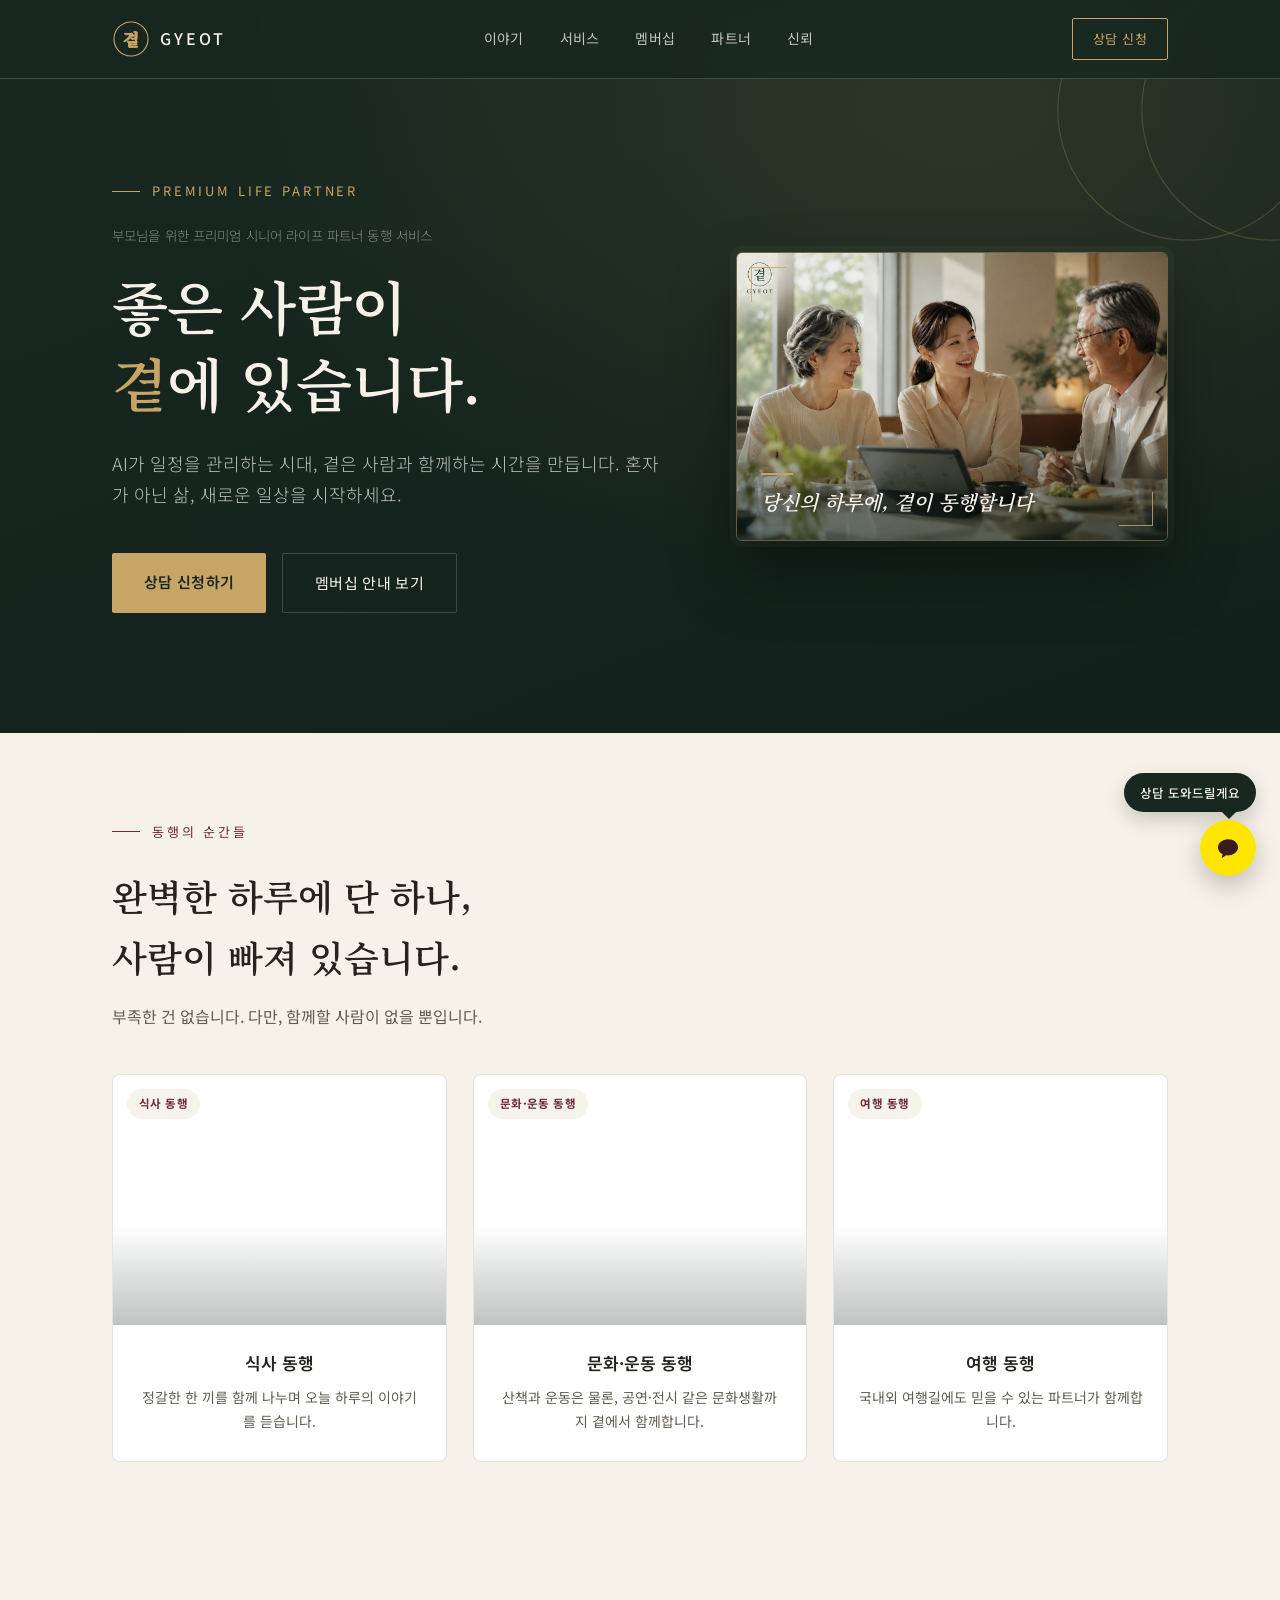
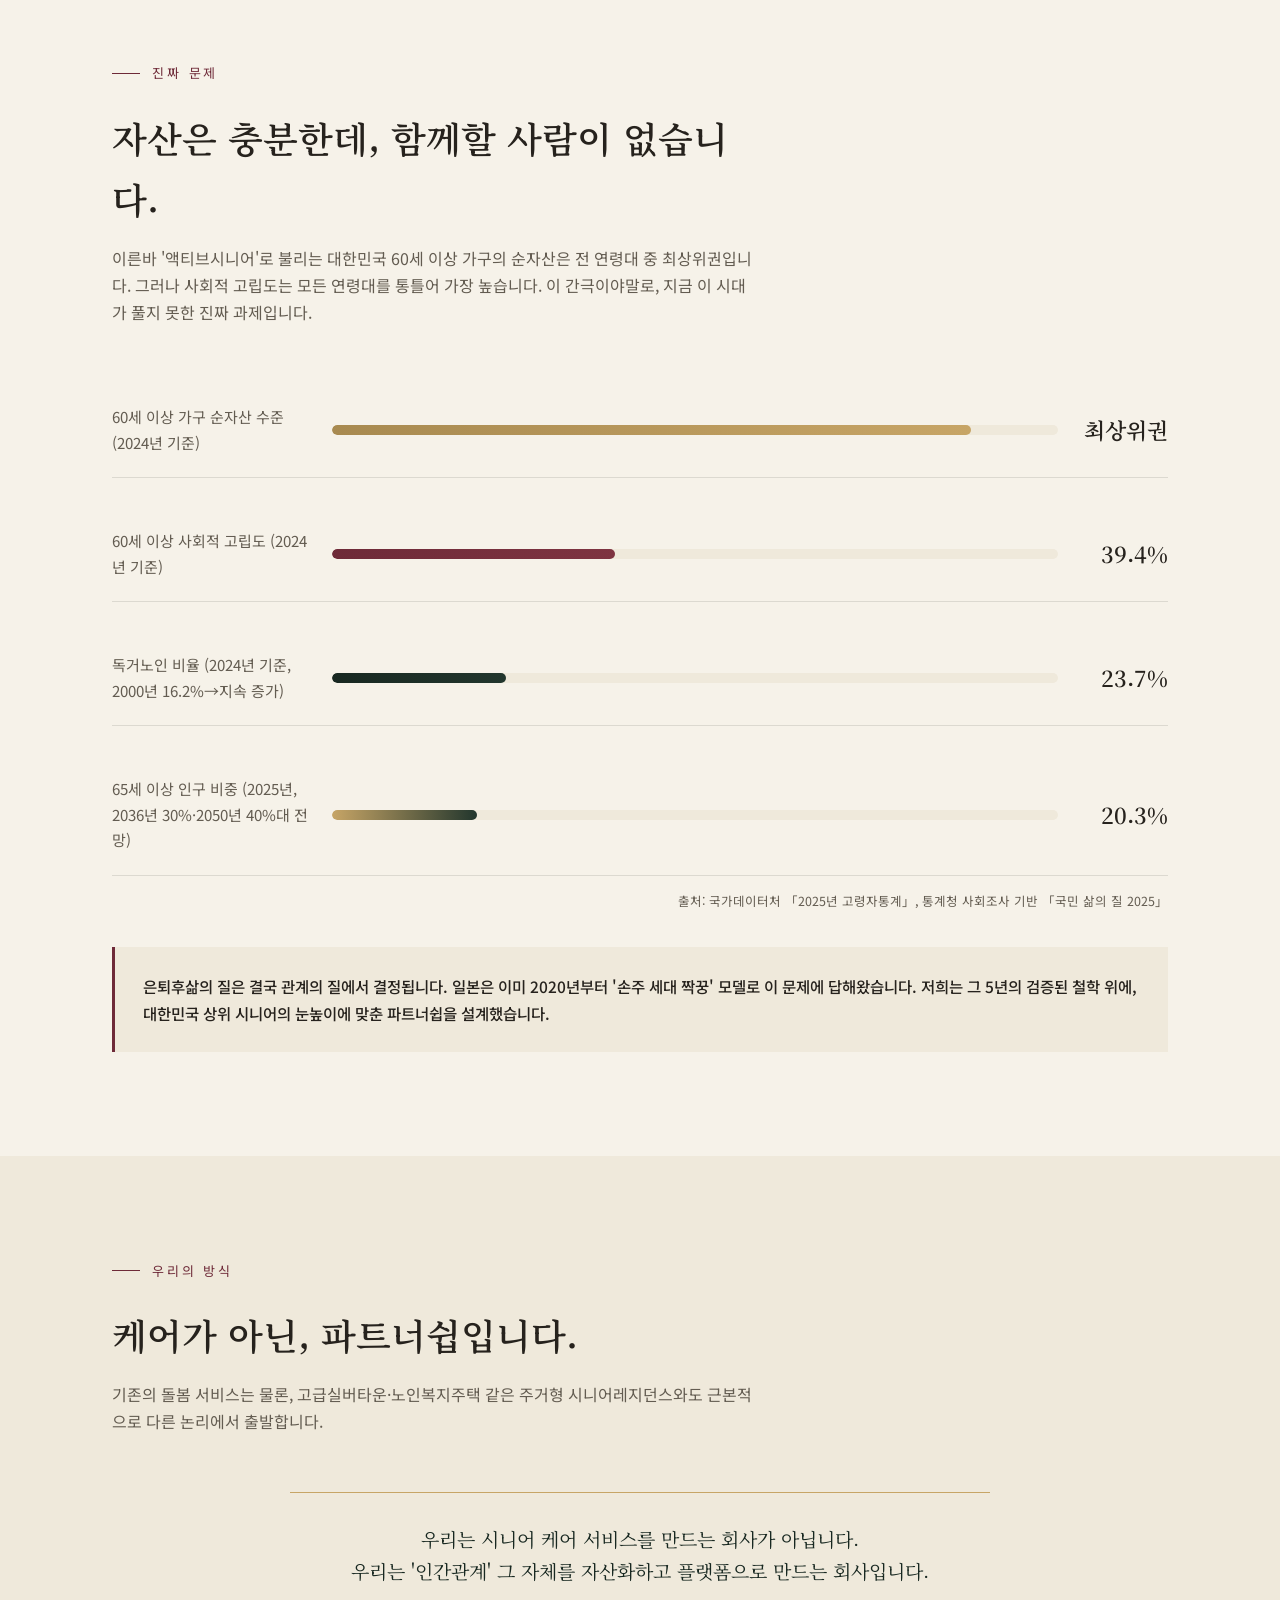
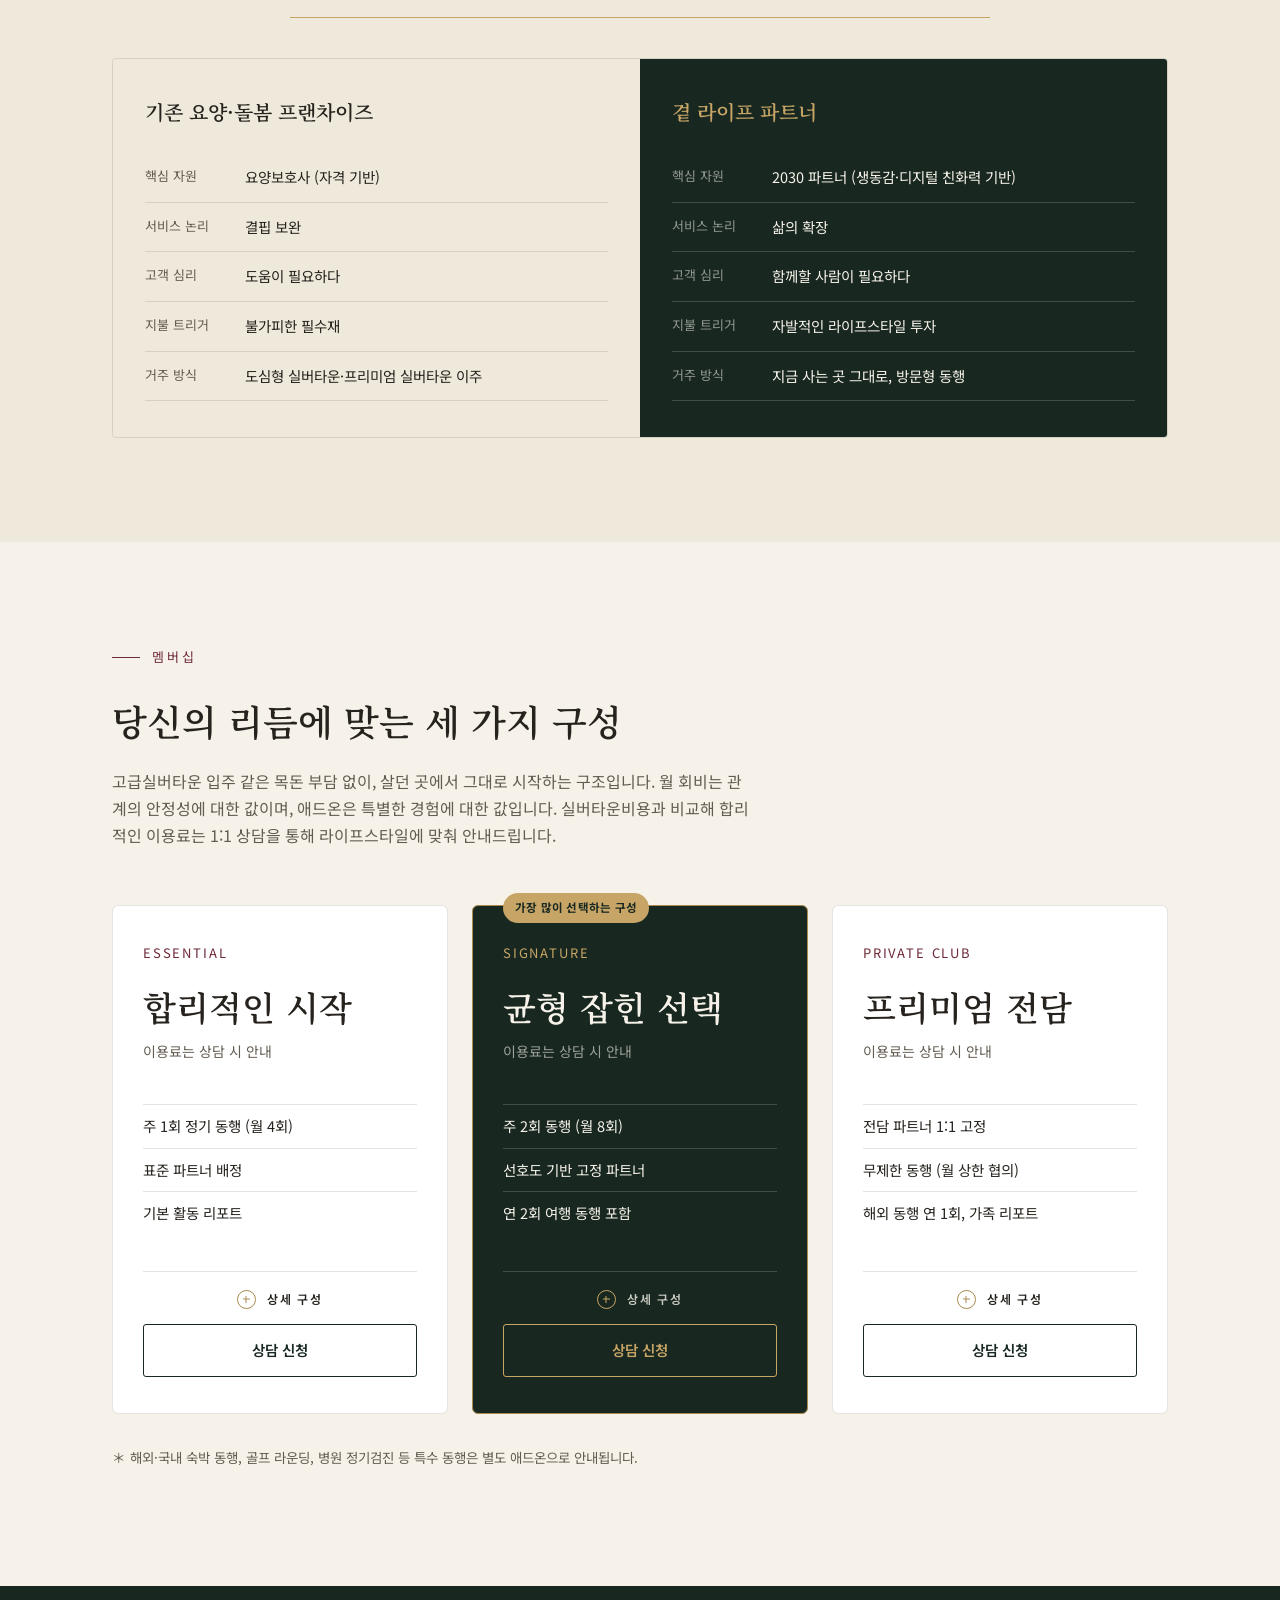
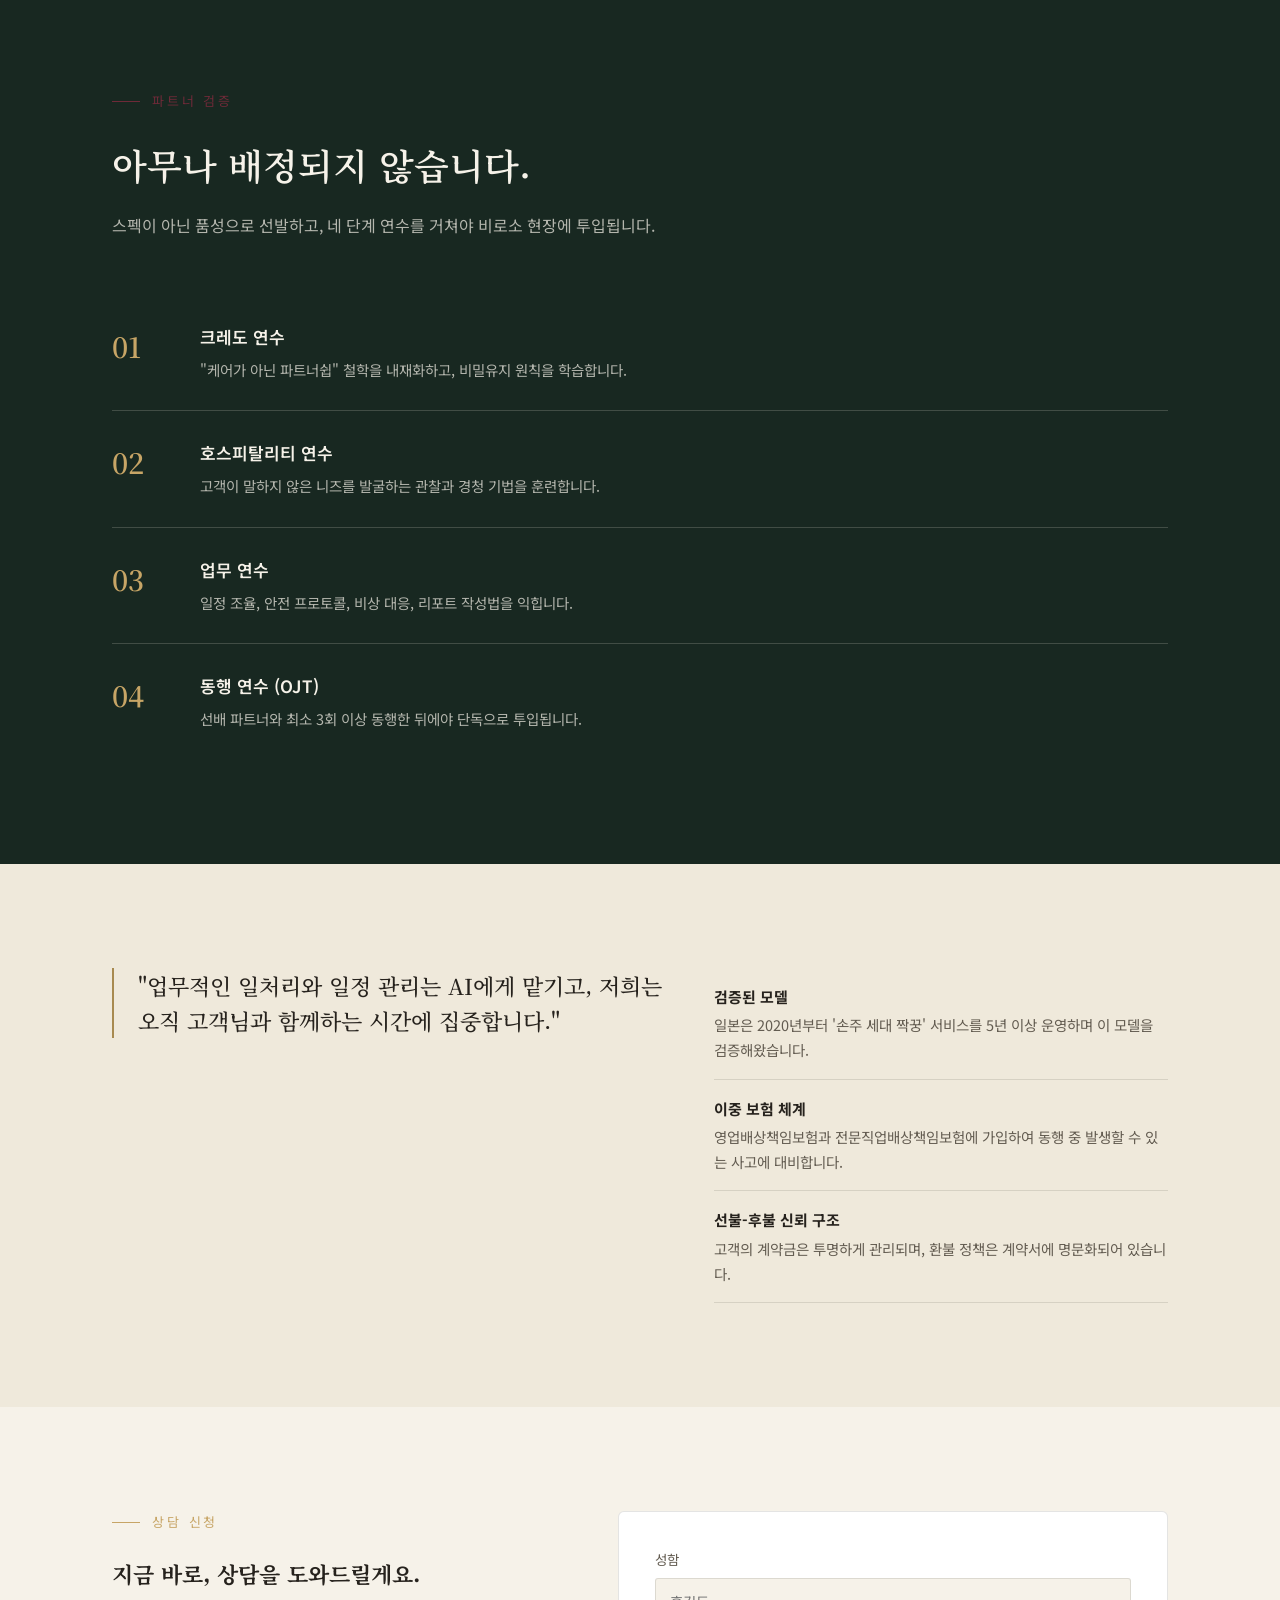
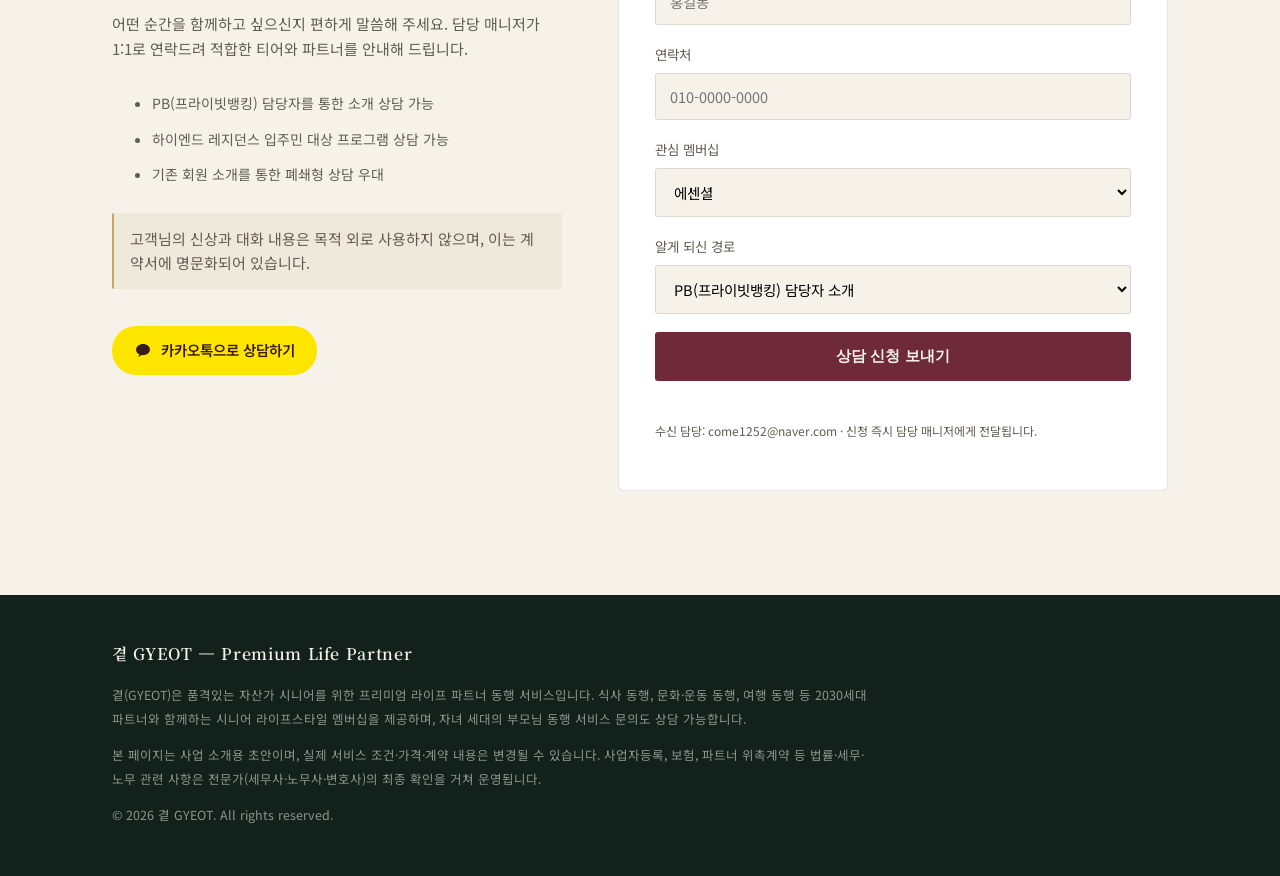
==== index.html @ ae86a993 "SEO 본문 키워드 보강: 액티브시니어·실버타운 계열 실유입 키워드를 본문 문맥에 자연스럽게 반영 Co-Authored-By: Claude Sonnet 5 <noreply@anth" ====
<!DOCTYPE html>
<html lang="ko">
<head>
<meta charset="UTF-8">
<meta name="viewport" content="width=device-width, initial-scale=1.0">
<title>곁 GYEOT | 품격있는 자산가 시니어를 위한 프리미엄 라이프 파트너 동행 서비스</title>
<meta name="description" content="곁(GYEOT)은 자산과 시간은 충분하지만 함께할 사람이 없는 품격있는 자산가 시니어를 위한 프리미엄 라이프 파트너 멤버십입니다. 부모님 동행 서비스로도 상담 가능하며, 식사 동행·문화·운동 동행·여행 동행까지 2030세대 파트너가 시니어의 삶의 질을 높여드립니다.">
<meta name="keywords" content="시니어 라이프 파트너, 시니어 동행 서비스, 부모님 동행 서비스, 액티브시니어, 고급실버타운, 프리미엄 실버타운, 실버타운비용, 도심형실버타운, 노인복지주택, 시니어레지던스, 자산가 시니어, 상위 시니어 서비스, 부모님 외로움 해소, 은퇴후삶, 곁 GYEOT">

<meta name="theme-color" content="#182821">
<link rel="icon" href="favicon.svg" type="image/svg+xml">
<link rel="canonical" href="https://winnersyun.github.io/">

<!-- 구글 서치 콘솔 소유 확인 코드 (Search Console에서 발급받은 값으로 교체) -->
<meta name="google-site-verification" content="hd6xPk0o1b1uVHRp_wEPYw2aBQ_Tg3n7gDd6WXeqqhU">
<meta name="google-site-verification" content="R03F8mWsS5QVvwJovxdrcDCQamRVydKCYW9FlM5_BTQ">
<!-- 네이버 서치어드바이저 소유 확인 코드 (네이버에서 발급받은 값으로 교체) -->
<meta name="naver-site-verification" content="1ef8a195d69f2d5d4176485e59b6c8ae91f205eb">
<meta name="naver-site-verification" content="f90962af526f15ece316d5c9e610520f54307bd1">

<meta property="og:type" content="website">
<meta property="og:locale" content="ko_KR">
<meta property="og:title" content="곁 GYEOT | 품격있는 자산가 시니어를 위한 프리미엄 라이프 파트너 동행 서비스">
<meta property="og:description" content="자산과 시간은 충분하지만 함께할 사람이 없는 품격있는 자산가 시니어를 위한 프리미엄 동행 멤버십. 부모님 동행 서비스 상담도 가능합니다. 좋은 사람이 곁에 있습니다.">
<meta property="og:image" content="https://winnersyun.github.io/images/hero-dining.jpg">
<meta property="og:url" content="https://winnersyun.github.io/">
<meta name="twitter:card" content="summary_large_image">

<script type="application/ld+json">
{
  "@context": "https://schema.org",
  "@type": "Service",
  "serviceType": "시니어 라이프 파트너 동행 서비스",
  "name": "곁 GYEOT",
  "description": "품격있는 자산가 시니어를 위한 프리미엄 라이프 파트너 멤버십. 부모님 동행 서비스, 식사 동행, 문화·운동 동행, 여행 동행 등 세대 파트너쉽 서비스를 제공합니다.",
  "provider": {
    "@type": "Organization",
    "name": "곁 GYEOT",
    "url": "https://winnersyun.github.io/"
  },
  "areaServed": { "@type": "Country", "name": "대한민국" },
  "audience": { "@type": "PeopleAudience", "suggestedMinAge": 60 },
  "offers": [
    { "@type": "Offer", "name": "Essential" },
    { "@type": "Offer", "name": "Signature" },
    { "@type": "Offer", "name": "Private Club" }
  ]
}
</script>

<link rel="preconnect" href="https://fonts.googleapis.com">
<link rel="preconnect" href="https://fonts.gstatic.com" crossorigin>
<link href="https://fonts.googleapis.com/css2?family=Noto+Serif+KR:wght@400;500;600;700&family=Noto+Sans+KR:wght@300;400;500;600;700&display=swap" rel="stylesheet">
<link rel="stylesheet" href="css/style.css">
</head>
<body>

<header>
  <div class="nav">
    <div class="brand">
      <span class="mark">
        <svg width="38" height="38" viewBox="0 0 38 38">
          <circle cx="19" cy="19" r="17" fill="none" stroke="#C7A566" stroke-width="1.1"/>
          <text x="19" y="26" text-anchor="middle" font-family="'Noto Serif KR',serif" font-weight="700" font-size="17" fill="#C7A566">곁</text>
        </svg>
      </span>
      <span style="font-size:16px; letter-spacing:0.18em; font-weight:500; color:var(--ivory);">GYEOT</span>
    </div>
    <nav class="links">
      <a href="#insight">이야기</a>
      <a href="#service">서비스</a>
      <a href="#membership">멤버십</a>
      <a href="#partner">파트너</a>
      <a href="#trust">신뢰</a>
    </nav>
    <div class="nav-actions">
      <a class="nav-cta" href="#contact">상담 신청</a>
      <button class="nav-toggle" aria-label="메뉴 열기/닫기" aria-expanded="false">
        <span></span><span></span><span></span>
      </button>
    </div>
  </div>
  <div class="mobile-panel">
    <a href="#insight">이야기</a>
    <a href="#service">서비스</a>
    <a href="#membership">멤버십</a>
    <a href="#partner">파트너</a>
    <a href="#trust">신뢰</a>
    <a class="mobile-cta" href="#contact">상담 신청</a>
  </div>
</header>

<section class="hero">
  <div class="wrap">
    <div class="hero-grid">
      <div>
        <div class="eyebrow">PREMIUM LIFE PARTNER</div>
        <p class="eyebrow-kr">부모님을 위한 프리미엄 시니어 라이프 파트너 동행 서비스</p>
        <h1>좋은 사람이<br><em>곁</em>에 있습니다.</h1>
        <p class="lead">AI가 일정을 관리하는 시대, 곁은 사람과 함께하는 시간을 만듭니다. 혼자가 아닌 삶, 새로운 일상을 시작하세요.</p>
        <div class="cta-row">
          <a class="btn-gold" href="#contact">상담 신청하기</a>
          <a class="btn-ghost" href="#membership">멤버십 안내 보기</a>
        </div>
      </div>
      <div class="hero-visual">
        <div class="hero-visual-frame">
          <img src="images/hero-dining.jpg" alt="시니어 부부와 라이프 파트너가 태블릿을 사이에 두고 함께 저녁 식사를 하며 대화하는 모습">
          <div class="hero-visual-corner"></div>
          <div class="hero-visual-caption">당신의 하루에, 곁이 동행합니다</div>
        </div>
      </div>
    </div>
  </div>
</section>

<section class="moments">
  <div class="wrap">
    <div class="section-head reveal" style="margin:0 0 44px;">
      <div class="eyebrow">동행의 순간들</div>
      <h2>완벽한 하루에 단 하나,<br>사람이 빠져 있습니다.</h2>
      <p>부족한 건 없습니다. 다만, 함께할 사람이 없을 뿐입니다.</p>
    </div>
    <div class="moment-grid reveal">
      <div class="moment-card">
        <div class="moment-photo has-slides">
          <span class="moment-tag">식사 동행</span>
          <img class="slide" src="images/moment-dining.png" alt="시니어 고객과 파트너가 레스토랑에서 마주 앉아 식사하며 대화하는 모습">
          <img class="slide" src="images/hero-dining.jpg" alt="시니어 부부와 라이프 파트너가 함께 저녁 식사를 하며 대화하는 모습">
        </div>
        <div class="moment-body">
          <h4>식사 동행</h4>
          <p>정갈한 한 끼를 함께 나누며 오늘 하루의 이야기를 듣습니다.</p>
        </div>
      </div>
      <div class="moment-card">
        <div class="moment-photo has-slides">
          <span class="moment-tag">문화·운동 동행</span>
          <img class="slide" src="images/moment-walk.jpg" alt="시니어 고객과 파트너가 호숫가를 따라 함께 산책하는 모습">
          <img class="slide" src="images/moment-walk2.jpg" alt="시니어 고객과 파트너가 나란히 앉아 클래식 공연을 관람하는 모습">
        </div>
        <div class="moment-body">
          <h4>문화·운동 동행</h4>
          <p>산책과 운동은 물론, 공연·전시 같은 문화생활까지 곁에서 함께합니다.</p>
        </div>
      </div>
      <div class="moment-card">
        <div class="moment-photo has-slides">
          <span class="moment-tag">여행 동행</span>
          <img class="slide" src="images/moment-travel.jpg" alt="시니어 고객 부부와 파트너가 공항에서 여행을 준비하는 모습">
          <img class="slide" src="images/moment-travel2.jpg" alt="시니어 부부와 파트너가 고궁을 함께 산책하며 여행하는 모습">
        </div>
        <div class="moment-body">
          <h4>여행 동행</h4>
          <p>국내외 여행길에도 믿을 수 있는 파트너가 함께합니다.</p>
        </div>
      </div>
    </div>
  </div>
</section>

<section id="insight">
  <div class="wrap">
    <div class="section-head reveal">
      <div class="eyebrow">진짜 문제</div>
      <h2>자산은 충분한데, 함께할 사람이 없습니다.</h2>
      <p>이른바 '액티브시니어'로 불리는 대한민국 60세 이상 가구의 순자산은 전 연령대 중 최상위권입니다. 그러나 사회적 고립도는 모든 연령대를 통틀어 가장 높습니다. 이 간극이야말로, 지금 이 시대가 풀지 못한 진짜 과제입니다.</p>
    </div>
    <div class="gap-compare reveal">
      <div class="gap-row a">
        <div class="label">60세 이상 가구 순자산 수준 (2024년 기준)</div>
        <div class="bar-track"><div class="bar-fill"></div></div>
        <div class="num">최상위권</div>
      </div>
      <div class="gap-row b">
        <div class="label">60세 이상 사회적 고립도 (2024년 기준)</div>
        <div class="bar-track"><div class="bar-fill"></div></div>
        <div class="num">39.4%</div>
      </div>
      <div class="gap-row c">
        <div class="label">독거노인 비율 (2024년 기준, 2000년 16.2%→지속 증가)</div>
        <div class="bar-track"><div class="bar-fill"></div></div>
        <div class="num">23.7%</div>
      </div>
      <div class="gap-row d">
        <div class="label">65세 이상 인구 비중 (2025년, 2036년 30%·2050년 40%대 전망)</div>
        <div class="bar-track"><div class="bar-fill"></div></div>
        <div class="num">20.3%</div>
      </div>
    </div>
    <p class="stat-source">출처: 국가데이터처 「2025년 고령자통계」, 통계청 사회조사 기반 「국민 삶의 질 2025」</p>
    <div class="insight-note reveal">
      은퇴후삶의 질은 결국 관계의 질에서 결정됩니다. 일본은 이미 2020년부터 '손주 세대 짝꿍' 모델로 이 문제에 답해왔습니다. 저희는 그 5년의 검증된 철학 위에, 대한민국 상위 시니어의 눈높이에 맞춘 파트너쉽을 설계했습니다.
    </div>
  </div>
</section>

<section id="service" style="background:var(--ivory-deep);">
  <div class="wrap">
    <div class="section-head reveal">
      <div class="eyebrow">우리의 방식</div>
      <h2>케어가 아닌, 파트너쉽입니다.</h2>
      <p>기존의 돌봄 서비스는 물론, 고급실버타운·노인복지주택 같은 주거형 시니어레지던스와도 근본적으로 다른 논리에서 출발합니다.</p>
    </div>
    <blockquote class="brand-philosophy reveal">
      우리는 시니어 케어 서비스를 만드는 회사가 아닙니다.<br>우리는 '인간관계' 그 자체를 자산화하고 플랫폼으로 만드는 회사입니다.
    </blockquote>
    <div class="compare-grid reveal">
      <div class="compare-col old">
        <h3>기존 요양·돌봄 프랜차이즈</h3>
        <div class="compare-item"><span class="k">핵심 자원</span><span>요양보호사 (자격 기반)</span></div>
        <div class="compare-item"><span class="k">서비스 논리</span><span>결핍 보완</span></div>
        <div class="compare-item"><span class="k">고객 심리</span><span>도움이 필요하다</span></div>
        <div class="compare-item"><span class="k">지불 트리거</span><span>불가피한 필수재</span></div>
        <div class="compare-item"><span class="k">거주 방식</span><span>도심형 실버타운·프리미엄 실버타운 이주</span></div>
      </div>
      <div class="compare-col new">
        <h3>곁 라이프 파트너</h3>
        <div class="compare-item"><span class="k">핵심 자원</span><span>2030 파트너 (생동감·디지털 친화력 기반)</span></div>
        <div class="compare-item"><span class="k">서비스 논리</span><span>삶의 확장</span></div>
        <div class="compare-item"><span class="k">고객 심리</span><span>함께할 사람이 필요하다</span></div>
        <div class="compare-item"><span class="k">지불 트리거</span><span>자발적인 라이프스타일 투자</span></div>
        <div class="compare-item"><span class="k">거주 방식</span><span>지금 사는 곳 그대로, 방문형 동행</span></div>
      </div>
    </div>
  </div>
</section>

<section id="membership">
  <div class="wrap">
    <div class="section-head reveal">
      <div class="eyebrow">멤버십</div>
      <h2>당신의 리듬에 맞는 세 가지 구성</h2>
      <p>고급실버타운 입주 같은 목돈 부담 없이, 살던 곳에서 그대로 시작하는 구조입니다. 월 회비는 관계의 안정성에 대한 값이며, 애드온은 특별한 경험에 대한 값입니다. 실버타운비용과 비교해 합리적인 이용료는 1:1 상담을 통해 라이프스타일에 맞춰 안내드립니다.</p>
    </div>
    <div class="tier-grid reveal">
      <div class="tier-card">
        <div class="tier-name">Essential</div>
        <div class="tier-price">합리적인 시작</div>
        <div class="tier-note">이용료는 상담 시 안내</div>
        <ul class="tier-list">
          <li>주 1회 정기 동행 (월 4회)</li>
          <li>표준 파트너 배정</li>
          <li>기본 활동 리포트</li>
        </ul>
        <details class="tier-details">
          <summary class="tier-toggle">
            <span class="tier-toggle-icon"></span>
            <span class="tier-toggle-label">
              <span class="label-closed">상세 구성</span>
              <span class="label-open">접기</span>
            </span>
          </summary>
          <div class="tier-detail">
            <p class="tier-detail-recommend">이런 분께 추천드려요 — 처음 시작하시는 분, 가볍게 안부를 확인하고 싶으신 자녀분들께</p>
            <ul class="benefit-list">
              <li><span class="emoji">📅</span> 주 1회, 월 4회 정기 동행 (회당 약 2시간)</li>
              <li><span class="emoji">🧑‍🤝‍🧑</span> 표준 파트너 배정 (성향 데이터 기반 매칭)</li>
              <li><span class="emoji">📋</span> 월 1회 기본 활동 리포트 (텍스트+사진)</li>
              <li><span class="emoji">🛡️</span> 배상책임보험 적용, 위치 체크인</li>
            </ul>
          </div>
        </details>
        <a class="tier-btn" href="#contact">상담 신청</a>
      </div>
      <div class="tier-card featured">
        <div class="tier-name">Signature</div>
        <div class="tier-price">균형 잡힌 선택</div>
        <div class="tier-note">이용료는 상담 시 안내</div>
        <ul class="tier-list">
          <li>주 2회 동행 (월 8회)</li>
          <li>선호도 기반 고정 파트너</li>
          <li>연 2회 여행 동행 포함</li>
        </ul>
        <details class="tier-details">
          <summary class="tier-toggle">
            <span class="tier-toggle-icon"></span>
            <span class="tier-toggle-label">
              <span class="label-closed">상세 구성</span>
              <span class="label-open">접기</span>
            </span>
          </summary>
          <div class="tier-detail">
            <p class="tier-detail-recommend">이런 분께 추천드려요 — 매주 안부가 궁금하신 자녀분들, 관계의 연속성을 원하시는 분께</p>
            <ul class="benefit-list">
              <li><span class="emoji">📅</span> 주 2회, 월 8회 동행</li>
              <li><span class="emoji">🧑‍🤝‍🧑</span> 선호도 기반 고정 파트너 배정</li>
              <li><span class="emoji">📋</span> 매 세션 AI 자동 요약 + 월간 리포트</li>
              <li><span class="emoji">👨‍👩‍👧</span> 자녀용 리포트 옵션 (추가 안내)</li>
              <li><span class="emoji">🛡️</span> 이중 보험 + 응급 우선 대응</li>
              <li><span class="emoji">✈️</span> 연 2회 여행 동행 포함</li>
            </ul>
          </div>
        </details>
        <a class="tier-btn" href="#contact">상담 신청</a>
      </div>
      <div class="tier-card">
        <div class="tier-name">Private Club</div>
        <div class="tier-price">프리미엄 전담</div>
        <div class="tier-note">이용료는 상담 시 안내</div>
        <ul class="tier-list">
          <li>전담 파트너 1:1 고정</li>
          <li>무제한 동행 (월 상한 협의)</li>
          <li>해외 동행 연 1회, 가족 리포트</li>
        </ul>
        <details class="tier-details">
          <summary class="tier-toggle">
            <span class="tier-toggle-icon"></span>
            <span class="tier-toggle-label">
              <span class="label-closed">상세 구성</span>
              <span class="label-open">접기</span>
            </span>
          </summary>
          <div class="tier-detail">
            <p class="tier-detail-recommend">이런 분께 추천드려요 — 부모님께 최고 수준의 전담 케어를 선사하고 싶으신 자녀분들께</p>
            <ul class="benefit-list">
              <li><span class="emoji">📅</span> 무제한 동행, 전담 파트너 1:1 고정</li>
              <li><span class="emoji">🧑‍🤝‍🧑</span> 실버~골드 등급 전담 배정</li>
              <li><span class="emoji">📋</span> 매 세션 상세 리포트 자동 발송 + 이상징후 AI 감지</li>
              <li><span class="emoji">🛡️</span> 전 항목 + 매니저 즉시 개입</li>
              <li><span class="emoji">🌍</span> 해외 동행 연 1회</li>
              <li><span class="emoji">👨‍👩‍👧</span> 자녀 전용 상담 창구 별도 배정</li>
            </ul>
          </div>
        </details>
        <a class="tier-btn" href="#contact">상담 신청</a>
      </div>
    </div>
    <p class="addon-note">＊ 해외·국내 숙박 동행, 골프 라운딩, 병원 정기검진 등 특수 동행은 별도 애드온으로 안내됩니다.</p>
  </div>
</section>

<section id="partner" class="dark-bg">
  <div class="wrap">
    <div class="section-head reveal">
      <div class="eyebrow">파트너 검증</div>
      <h2>아무나 배정되지 않습니다.</h2>
      <p>스펙이 아닌 품성으로 선발하고, 네 단계 연수를 거쳐야 비로소 현장에 투입됩니다.</p>
    </div>
    <div class="steps reveal">
      <div class="step">
        <div class="step-num">01</div>
        <div><h4>크레도 연수</h4><p>"케어가 아닌 파트너쉽" 철학을 내재화하고, 비밀유지 원칙을 학습합니다.</p></div>
      </div>
      <div class="step">
        <div class="step-num">02</div>
        <div><h4>호스피탈리티 연수</h4><p>고객이 말하지 않은 니즈를 발굴하는 관찰과 경청 기법을 훈련합니다.</p></div>
      </div>
      <div class="step">
        <div class="step-num">03</div>
        <div><h4>업무 연수</h4><p>일정 조율, 안전 프로토콜, 비상 대응, 리포트 작성법을 익힙니다.</p></div>
      </div>
      <div class="step">
        <div class="step-num">04</div>
        <div><h4>동행 연수 (OJT)</h4><p>선배 파트너와 최소 3회 이상 동행한 뒤에야 단독으로 투입됩니다.</p></div>
      </div>
    </div>
  </div>
</section>

<section id="trust" style="background:var(--ivory-deep);">
  <div class="wrap">
    <div class="trust-grid">
      <div class="quote-block reveal">
        "업무적인 일처리와 일정 관리는 AI에게 맡기고, 저희는 오직 고객님과 함께하는 시간에 집중합니다."
      </div>
      <ul class="trust-list reveal">
        <li><b>검증된 모델</b>일본은 2020년부터 '손주 세대 짝꿍' 서비스를 5년 이상 운영하며 이 모델을 검증해왔습니다.</li>
        <li><b>이중 보험 체계</b>영업배상책임보험과 전문직업배상책임보험에 가입하여 동행 중 발생할 수 있는 사고에 대비합니다.</li>
        <li><b>선불-후불 신뢰 구조</b>고객의 계약금은 투명하게 관리되며, 환불 정책은 계약서에 명문화되어 있습니다.</li>
      </ul>
    </div>
  </div>
</section>

<section id="contact">
  <div class="wrap">
    <div class="contact-shell">
      <div class="contact-side reveal">
        <div class="eyebrow">상담 신청</div>
        <h3>지금 바로, 상담을 도와드릴게요.</h3>
        <p>어떤 순간을 함께하고 싶으신지 편하게 말씀해 주세요. 담당 매니저가 1:1로 연락드려 적합한 티어와 파트너를 안내해 드립니다.</p>
        <ul class="channel-list">
          <li>PB(프라이빗뱅킹) 담당자를 통한 소개 상담 가능</li>
          <li>하이엔드 레지던스 입주민 대상 프로그램 상담 가능</li>
          <li>기존 회원 소개를 통한 폐쇄형 상담 우대</li>
        </ul>
        <p class="privacy-note">고객님의 신상과 대화 내용은 목적 외로 사용하지 않으며, 이는 계약서에 명문화되어 있습니다.</p>
        <a class="kakao-btn" href="https://open.kakao.com/o/glyflmFi" target="_blank" rel="noopener">
          <svg width="18" height="18" viewBox="0 0 24 24"><path d="M12 4C6.9 4 2.75 7.36 2.75 11.5c0 2.65 1.72 4.98 4.32 6.33-.19.71-.69 2.56-.79 2.96-.12.5.18.49.38.36.16-.1 2.51-1.71 3.53-2.4.59.08 1.2.13 1.81.13 5.1 0 9.25-3.36 9.25-7.5S17.1 4 12 4Z" fill="currentColor"/></svg>
          카카오톡으로 상담하기
        </a>
      </div>
      <div class="form-card reveal">
        <form id="contactForm">
          <div class="form-fields" id="formFields">
            <div class="field"><label>성함</label><input type="text" name="name" required placeholder="홍길동"></div>
            <div class="field"><label>연락처</label><input type="tel" name="phone" required placeholder="010-0000-0000"></div>
            <div class="field">
              <label>관심 멤버십</label>
              <select name="tier">
                <option>에센셜</option>
                <option>시그니처</option>
                <option>프라이빗 클럽</option>
                <option>상담 후 결정</option>
              </select>
            </div>
            <div class="field">
              <label>알게 되신 경로</label>
              <select name="channel">
                <option>PB(프라이빗뱅킹) 담당자 소개</option>
                <option>하이엔드 레지던스 안내</option>
                <option>자녀·가족 추천</option>
                <option>지인 소개</option>
                <option>기타</option>
              </select>
            </div>
            <input type="hidden" name="_subject" value="[곁 GYEOT] 새 상담 신청이 도착했습니다">
            <input type="hidden" name="_template" value="table">
            <input type="hidden" name="_captcha" value="false">
            <button class="submit-btn" type="submit" id="submitBtn">상담 신청 보내기</button>
            <p class="form-note" id="formStatus" role="status" aria-live="polite"></p>
            <p class="form-note" style="margin-top:10px; font-size:12px;">수신 담당: come1252@naver.com · 신청 즉시 담당 매니저에게 전달됩니다.</p>
          </div>
          <div class="form-success" id="formSuccess" hidden role="status" aria-live="polite">
            <div class="form-success-icon">
              <svg width="30" height="30" viewBox="0 0 24 24" fill="none"><circle cx="12" cy="12" r="11" stroke="currentColor" stroke-width="1.4"/><path d="M7 12.5l3 3 7-7" stroke="currentColor" stroke-width="1.6" stroke-linecap="round" stroke-linejoin="round"/></svg>
            </div>
            <h4>상담 신청이 정상적으로 전송되었습니다.</h4>
            <p>담당 매니저가 확인 후 곧 연락드리겠습니다.<br>영업일 기준 1일 이내 회신을 원칙으로 합니다.</p>
            <button type="button" class="form-success-reset" id="formResetBtn">새 상담 신청 작성하기</button>
          </div>
        </form>
      </div>
    </div>
  </div>
</section>

<footer>
  <div class="wrap">
    <div class="brand serif" style="font-size:16px;">곁 GYEOT — Premium Life Partner</div>
    <p class="disclaimer">곁(GYEOT)은 품격있는 자산가 시니어를 위한 프리미엄 라이프 파트너 동행 서비스입니다. 식사 동행, 문화·운동 동행, 여행 동행 등 2030세대 파트너와 함께하는 시니어 라이프스타일 멤버십을 제공하며, 자녀 세대의 부모님 동행 서비스 문의도 상담 가능합니다.</p>
    <p class="disclaimer">본 페이지는 사업 소개용 초안이며, 실제 서비스 조건·가격·계약 내용은 변경될 수 있습니다. 사업자등록, 보험, 파트너 위촉계약 등 법률·세무·노무 관련 사항은 전문가(세무사·노무사·변호사)의 최종 확인을 거쳐 운영됩니다.</p>
    <p>© 2026 곁 GYEOT. All rights reserved.</p>
  </div>
</footer>

<script src="js/main.js" defer></script>

<div class="kakao-tooltip">상담 도와드릴게요</div>
<a class="kakao-float" href="https://open.kakao.com/o/glyflmFi" target="_blank" rel="noopener" aria-label="카카오톡 상담">
  <svg width="26" height="26" viewBox="0 0 24 24"><path d="M12 4C6.9 4 2.75 7.36 2.75 11.5c0 2.65 1.72 4.98 4.32 6.33-.19.71-.69 2.56-.79 2.96-.12.5.18.49.38.36.16-.1 2.51-1.71 3.53-2.4.59.08 1.2.13 1.81.13 5.1 0 9.25-3.36 9.25-7.5S17.1 4 12 4Z" fill="#391B1B"/></svg>
</a>
</body>
</html>
---- css/style.css ----
:root{
    --ivory:#F6F2E9;
    --ivory-deep:#EFE9DB;
    --pine:#182821;
    --pine-soft:#22362D;
    --burgundy:#6E2A38;
    --burgundy-soft:#7E3441;
    --gold:#A88A50;
    --gold-bright:#C7A566;
    --ink:#26221D;
    --ink-soft:#635C51;
    --line:rgba(38,34,29,0.12);
    --line-on-dark:rgba(246,242,233,0.18);
  }
  *{box-sizing:border-box;}
  html{scroll-behavior:smooth;}
  body{
    margin:0;
    background:var(--ivory);
    color:var(--ink);
    font-family:'Noto Sans KR', sans-serif;
    font-weight:400;
    line-height:1.7;
    -webkit-font-smoothing:antialiased;
  }
  h1,h2,h3,.serif{ font-family:'Noto Serif KR', serif; }
  a{ color:inherit; }
  .wrap{ max-width:1120px; margin:0 auto; padding:0 32px; }
  @media (max-width:640px){ .wrap{ padding:0 20px; } }

  /* --- signature mark: interlocking companion circles --- */
  .mark{ display:inline-flex; align-items:center; gap:0; }
  .mark svg{ display:block; }

  /* --- nav --- */
  header{
    position:fixed; top:0; left:0; right:0; z-index:50;
    background:rgba(24,40,33,0.92);
    backdrop-filter:blur(6px);
    border-bottom:1px solid var(--line-on-dark);
  }
  .nav{
    display:flex; align-items:center; justify-content:space-between;
    padding:18px 32px; max-width:1120px; margin:0 auto;
  }
  .brand{
    display:flex; align-items:center; gap:10px;
    color:var(--ivory); letter-spacing:0.04em; font-size:19px; font-weight:600;
  }
  .brand .mark svg{ stroke:var(--gold-bright); }
  nav.links{ display:flex; gap:36px; font-size:14px; letter-spacing:0.02em; }
  nav.links a{ color:rgba(246,242,233,0.78); text-decoration:none; transition:color .2s; }
  nav.links a:hover{ color:var(--gold-bright); }
  .nav-cta{
    background:transparent; border:1px solid var(--gold-bright); color:var(--gold-bright);
    padding:9px 20px; font-size:13px; letter-spacing:0.03em; border-radius:2px;
    text-decoration:none; transition:all .25s; white-space:nowrap;
  }
  .nav-cta:hover{ background:var(--gold-bright); color:var(--pine); }
  .nav-actions{ display:flex; align-items:center; gap:14px; }
  .nav-toggle{
    display:none; background:none; border:none; cursor:pointer; padding:6px; width:34px; height:34px;
    position:relative; flex-shrink:0;
  }
  .nav-toggle span{
    display:block; width:20px; height:1.6px; background:var(--ivory); margin:5px auto 0;
    transition:transform .25s ease, opacity .25s ease;
  }
  .nav-toggle span:first-child{ margin-top:0; }
  .nav-toggle.active span:nth-child(1){ transform:translateY(6.6px) rotate(45deg); }
  .nav-toggle.active span:nth-child(2){ opacity:0; }
  .nav-toggle.active span:nth-child(3){ transform:translateY(-6.6px) rotate(-45deg); }
  .mobile-panel{ max-height:0; overflow:hidden; background:var(--pine-soft); transition:max-height .35s ease; }
  .mobile-panel a{
    display:block; padding:15px 24px; color:rgba(246,242,233,0.85); text-decoration:none; font-size:15px;
    border-top:1px solid var(--line-on-dark);
  }
  .mobile-panel a.mobile-cta{ color:var(--gold-bright); font-weight:600; }
  @media (min-width:801px){ .mobile-panel{ display:none; } }
  @media (max-width:800px){
    nav.links{ display:none; }
    .nav-toggle{ display:block; }
  }

  /* --- hero --- */
  .hero{
    background:
      radial-gradient(ellipse at 75% 15%, rgba(168,138,80,0.16), transparent 55%),
      linear-gradient(160deg, #182821 0%, #12211B 100%);
    color:var(--ivory);
    padding:180px 0 120px;
    position:relative;
    overflow:hidden;
  }
  .hero::after{
    content:"";
    position:absolute; right:-160px; top:-100px; width:420px; height:420px;
    background: url('data:image/svg+xml;utf8,<svg xmlns="http://www.w3.org/2000/svg" viewBox="0 0 200 200"><circle cx="80" cy="100" r="62" fill="none" stroke="%23C7A566" stroke-width="0.6" opacity="0.22"/><circle cx="120" cy="100" r="62" fill="none" stroke="%23C7A566" stroke-width="0.6" opacity="0.22"/></svg>') no-repeat center/contain;
    pointer-events:none;
  }
  .hero-grid{
    display:grid; grid-template-columns:1.15fr 0.85fr; gap:40px; align-items:center; position:relative; z-index:1;
  }
  @media (max-width:900px){ .hero-grid{ grid-template-columns:1fr; } .hero-visual{ order:-1; max-width:340px; margin:0 auto 20px; } }
  .hero-visual{ position:relative; }
  .hero-visual-frame{
    position:relative; border-radius:6px; overflow:hidden;
    border:1px solid rgba(199,165,102,0.45);
    box-shadow:0 32px 64px rgba(0,0,0,0.38), 0 0 0 6px rgba(246,242,233,0.03);
  }
  .hero-visual-frame img{ width:100%; display:block; filter:saturate(0.93) brightness(0.97); }
  .hero-visual-frame::after{
    content:""; position:absolute; inset:0; pointer-events:none;
    background:linear-gradient(180deg, rgba(24,40,33,0) 55%, rgba(18,33,27,0.62) 100%);
  }
  .hero-visual-frame::before{
    content:""; position:absolute; top:14px; left:14px; width:34px; height:34px;
    border-top:1.4px solid var(--gold-bright); border-left:1.4px solid var(--gold-bright);
    z-index:2; opacity:0.85;
  }
  .hero-visual-corner{
    position:absolute; bottom:14px; right:14px; width:34px; height:34px;
    border-bottom:1.4px solid var(--gold-bright); border-right:1.4px solid var(--gold-bright);
    z-index:2; opacity:0.85;
  }
  .hero-visual svg{ width:100%; height:auto; display:block; }
  .hero-visual-caption{
    position:absolute; left:24px; right:60px; bottom:24px; z-index:2;
    font-family:'Noto Serif KR',serif; font-style:italic; font-weight:600;
    font-size:clamp(16px, 2.1vw, 20px); line-height:1.45; color:var(--ivory);
    text-shadow:0 3px 16px rgba(0,0,0,0.55);
  }
  .hero-visual-caption::before{
    content:""; display:block; width:32px; height:1.5px; background:var(--gold-bright); margin-bottom:12px;
  }
  @media (max-width:640px){
    .hero-visual-caption{ font-size:15px; left:18px; right:48px; bottom:18px; }
  }
  .eyebrow{
    font-size:13px; letter-spacing:0.22em; text-transform:uppercase; color:var(--gold-bright);
    margin-bottom:22px; display:flex; align-items:center; gap:12px;
  }
  .eyebrow::before{ content:""; width:28px; height:1px; background:var(--gold-bright); display:inline-block; }
  .eyebrow-kr{
    font-size:13.5px; color:rgba(246,242,233,0.5); margin:0 0 20px; font-weight:300; letter-spacing:0.01em;
  }
  .hero h1{
    font-size:clamp(34px, 5.2vw, 58px);
    font-weight:600; line-height:1.32; margin:0 0 28px; max-width:720px;
    letter-spacing:-0.01em;
  }
  .hero h1 em{ font-style:normal; color:var(--gold-bright); }
  .hero p.lead{
    font-size:18px; color:rgba(246,242,233,0.75); max-width:560px; margin:0 0 44px; font-weight:300;
  }
  .cta-row{ display:flex; gap:16px; flex-wrap:wrap; }
  .btn-gold{
    background:var(--gold-bright); color:var(--pine); border:none; padding:16px 32px;
    font-size:15px; font-weight:600; letter-spacing:0.02em; border-radius:2px; cursor:pointer;
    text-decoration:none; display:inline-block; transition:transform .2s, box-shadow .2s;
  }
  .btn-gold:hover{ transform:translateY(-2px); box-shadow:0 12px 28px rgba(199,165,102,0.25); }
  .btn-ghost{
    background:transparent; color:var(--ivory); border:1px solid var(--line-on-dark); padding:16px 32px;
    font-size:15px; letter-spacing:0.02em; border-radius:2px; cursor:pointer; text-decoration:none; display:inline-block;
    transition:border-color .2s;
  }
  .btn-ghost:hover{ border-color:var(--gold-bright); }

  /* --- section shell --- */
  section{ padding:104px 0; }
  .section-head{ max-width:640px; margin:0 0 56px; }
  .section-head .eyebrow{ color:var(--burgundy); }
  .section-head .eyebrow::before{ background:var(--burgundy); }
  .section-head h2{ font-size:clamp(26px,3.4vw,36px); font-weight:600; margin:0 0 16px; color:var(--ink); }
  .section-head p{ color:var(--ink-soft); font-size:16px; margin:0; }
  .dark-bg{ background:var(--pine); color:var(--ivory); }
  .dark-bg .section-head h2{ color:var(--ivory); }
  .dark-bg .section-head p{ color:rgba(246,242,233,0.7); }

  /* --- insight: 격차 비교 --- */
  .moments{ padding:88px 0 96px; background:var(--ivory); }
  .moments .section-head{ margin-bottom:44px; }
  .moment-grid{ display:grid; grid-template-columns:repeat(3,1fr); gap:26px; }
  @media (max-width:800px){ .moment-grid{ grid-template-columns:1fr; } }
  .moment-card{
    background:#fff; border:1px solid var(--line); border-radius:8px; overflow:hidden;
    text-align:left; transition:transform .25s, box-shadow .25s;
  }
  .moment-card:hover{ transform:translateY(-5px); box-shadow:0 18px 34px rgba(38,34,29,0.09); }
  .moment-photo{ position:relative; aspect-ratio:4/3; overflow:hidden; }
  .moment-photo img{ width:100%; height:100%; object-fit:cover; display:block; filter:saturate(0.95); transition:transform .5s ease; }
  .moment-card:hover .moment-photo img{ transform:scale(1.04); }
  .moment-photo.has-slides img.slide{
    position:absolute; inset:0; opacity:0;
    animation:momentCrossfade 8s infinite, momentDrift 8s infinite ease-in-out;
  }
  .moment-photo.has-slides img.slide:nth-child(2){ animation-delay:4s, 4s; }
  @keyframes momentCrossfade{
    0%, 37.5%{ opacity:1; }
    50%, 87.5%{ opacity:0; }
    100%{ opacity:1; }
  }
  @keyframes momentDrift{
    0%{ transform:scale(1) translate(0,0); }
    50%{ transform:scale(1.07) translate(-1.2%, -0.8%); }
    100%{ transform:scale(1) translate(0,0); }
  }
  @media (prefers-reduced-motion: reduce){
    .moment-photo.has-slides img.slide{ animation:none; opacity:1; }
  }
  .moment-photo::after{
    content:""; position:absolute; inset:0;
    background:linear-gradient(180deg, rgba(24,40,33,0) 60%, rgba(24,40,33,0.28) 100%);
  }
  .moment-tag{
    position:absolute; top:14px; left:14px; z-index:2;
    background:rgba(246,242,233,0.92); color:var(--burgundy); font-size:11.5px; font-weight:700;
    letter-spacing:0.04em; padding:5px 12px; border-radius:20px;
  }
  .moment-body{ padding:24px 24px 28px; text-align:center; }
  .moment-body h4{ font-size:17px; margin:0 0 8px; font-weight:600; }
  .moment-body p{ font-size:14px; color:var(--ink-soft); margin:0; }

  .gap-compare{ display:grid; gap:28px; }
  .gap-row{
    display:grid; grid-template-columns:200px 1fr 90px; gap:20px; align-items:center;
    padding:22px 0; border-bottom:1px solid var(--line);
  }
  .gap-row .label{ font-size:15px; color:var(--ink-soft); }
  .gap-row .bar-track{ height:10px; background:var(--ivory-deep); border-radius:6px; overflow:hidden; }
  .gap-row .bar-fill{ height:100%; border-radius:6px; }
  .gap-row.a .bar-fill{ background:linear-gradient(90deg, var(--gold), var(--gold-bright)); width:88%; }
  .gap-row.b .bar-fill{ background:linear-gradient(90deg, var(--burgundy), var(--burgundy-soft)); width:39%; }
  .gap-row.c .bar-fill{ background:linear-gradient(90deg, var(--pine), var(--pine-soft)); width:24%; }
  .gap-row.d .bar-fill{ background:linear-gradient(90deg, var(--gold-bright), var(--pine-soft)); width:20%; }
  .stat-source{ margin-top:14px; font-size:12.5px; color:var(--ink-soft); text-align:right; }
  .gap-row .num{ font-family:'Noto Serif KR',serif; font-size:22px; text-align:right; font-weight:600; }
  .insight-note{
    margin-top:36px; padding:26px 28px; background:var(--ivory-deep); border-left:3px solid var(--burgundy);
    font-size:15.5px; color:var(--ink); font-weight:500;
  }

  /* --- 비교 테이블 --- */
  .brand-philosophy{
    margin:0 0 40px; padding:30px 40px; text-align:center; max-width:700px; margin-left:auto; margin-right:auto;
    font-family:'Noto Serif KR',serif; font-size:19px; line-height:1.7; color:var(--pine);
    border-top:1px solid var(--gold-bright); border-bottom:1px solid var(--gold-bright);
  }
  .compare-grid{ display:grid; grid-template-columns:1fr 1fr; gap:0; border:1px solid var(--line); border-radius:4px; overflow:hidden; }
  @media (max-width:720px){ .compare-grid{ grid-template-columns:1fr; } .brand-philosophy{ padding:24px 20px; font-size:17px; } }
  .compare-col{ padding:36px 32px; }
  .compare-col.old{ background:var(--ivory-deep); }
  .compare-col.new{ background:var(--pine); color:var(--ivory); }
  .compare-col h3{ font-size:20px; margin:0 0 24px; font-weight:600; }
  .compare-col.new h3{ color:var(--gold-bright); }
  .compare-item{ display:flex; gap:12px; padding:12px 0; border-bottom:1px solid var(--line); font-size:14.5px; }
  .compare-col.new .compare-item{ border-bottom:1px solid var(--line-on-dark); }
  .compare-item .k{ min-width:88px; color:var(--ink-soft); font-size:13px; }
  .compare-col.new .compare-item .k{ color:rgba(246,242,233,0.55); }

  /* --- 멤버십 --- */
  .tier-grid{ display:grid; grid-template-columns:repeat(3,1fr); gap:24px; align-items:start; }
  @media (max-width:900px){ .tier-grid{ grid-template-columns:1fr; } }
  .tier-card{
    background:#fff; border:1px solid var(--line); border-radius:6px; padding:36px 30px;
    display:flex; flex-direction:column; transition:transform .25s, box-shadow .25s;
  }
  .tier-card:hover{ transform:translateY(-6px); box-shadow:0 20px 40px rgba(38,34,29,0.08); }
  .tier-card.featured{
    background:var(--pine); color:var(--ivory); border-color:var(--gold);
    position:relative;
  }
  .tier-card.featured::before{
    content:"가장 많이 선택하는 구성"; position:absolute; top:-13px; left:30px;
    background:var(--gold-bright); color:var(--pine); font-size:11.5px; font-weight:700;
    padding:5px 12px; border-radius:20px; letter-spacing:0.02em;
  }
  .tier-name{ font-size:13px; letter-spacing:0.14em; text-transform:uppercase; color:var(--burgundy); margin-bottom:14px; }
  .tier-card.featured .tier-name{ color:var(--gold-bright); }
  .tier-price{ font-family:'Noto Serif KR',serif; font-size:34px; font-weight:600; margin:0 0 4px; }
  .tier-note{ font-size:14px; font-weight:400; color:var(--ink-soft); margin:0 0 14px; }
  .tier-card.featured .tier-note{ color:rgba(246,242,233,0.6); }
  .tier-list{ list-style:none; padding:0; margin:26px 0 32px; flex:1; }
  .tier-list li{ padding:9px 0; border-top:1px solid var(--line); font-size:14.5px; }
  .tier-card.featured .tier-list li{ border-top:1px solid var(--line-on-dark); }
  .tier-btn{
    text-align:center; padding:13px; border-radius:3px; text-decoration:none; font-size:14.5px; font-weight:600;
    border:1px solid var(--pine); color:var(--pine); transition:all .2s;
  }
  .tier-btn:hover{ background:var(--pine); color:var(--ivory); }
  .tier-card.featured .tier-btn{ border-color:var(--gold-bright); color:var(--gold-bright); }
  .tier-card.featured .tier-btn:hover{ background:var(--gold-bright); color:var(--pine); }
  .addon-note{ margin-top:32px; font-size:13.5px; color:var(--ink-soft); }

  /* --- 티어 아코디언 (details/summary, JS 불필요) --- */
  summary{ list-style:none; }
  summary::-webkit-details-marker{ display:none; }
  .tier-details{ margin-top:4px; }
  .tier-toggle{
    cursor:pointer; list-style:none;
    display:flex; align-items:center; justify-content:center; gap:11px;
    border-top:1px solid var(--line); padding:17px 0 15px;
    font-size:12px; font-weight:600; letter-spacing:0.16em; text-transform:uppercase;
    color:var(--ink); transition:color .2s;
  }
  .tier-toggle:hover{ color:var(--burgundy); }
  .tier-toggle::-webkit-details-marker{ display:none; }
  .tier-toggle::marker{ content:""; }
  .tier-card.featured .tier-toggle{ border-top:1px solid var(--line-on-dark); color:rgba(246,242,233,0.8); }
  .tier-card.featured .tier-toggle:hover{ color:var(--gold-bright); }

  .tier-toggle-icon{
    position:relative; width:19px; height:19px; border:1px solid var(--gold); border-radius:50%;
    flex-shrink:0; transition:transform .4s cubic-bezier(.4,0,.2,1);
  }
  .tier-toggle-icon::before, .tier-toggle-icon::after{
    content:""; position:absolute; background:var(--gold);
  }
  .tier-toggle-icon::before{ top:50%; left:5px; right:5px; height:1px; transform:translateY(-50%); }
  .tier-toggle-icon::after{ left:50%; top:5px; bottom:5px; width:1px; transform:translateX(-50%); }
  .tier-card.featured .tier-toggle-icon{ border-color:var(--gold-bright); }
  .tier-card.featured .tier-toggle-icon::before,
  .tier-card.featured .tier-toggle-icon::after{ background:var(--gold-bright); }
  .tier-details[open] .tier-toggle-icon{ transform:rotate(45deg); }

  .label-open{ display:none; }
  .tier-details[open] .label-closed{ display:none; }
  .tier-details[open] .label-open{ display:inline; }
  .tier-detail-recommend{
    font-size:12.5px; color:var(--ink-soft); font-style:italic; margin:10px 0 14px; line-height:1.6;
  }
  .tier-card.featured .tier-detail-recommend{ color:rgba(246,242,233,0.6); }
  .benefit-list{ list-style:none; padding:0; margin:0 0 4px; }
  .benefit-list li{
    display:flex; align-items:flex-start; gap:10px; padding:9px 0; border-top:1px solid var(--line);
    font-size:13.5px; line-height:1.55;
  }
  .tier-card.featured .benefit-list li{ border-top:1px solid var(--line-on-dark); color:rgba(246,242,233,0.85); }
  .benefit-list .emoji{ font-size:15px; flex-shrink:0; line-height:1.4; }

  /* --- 파트너 4단계 --- */
  .steps{ display:grid; gap:0; counter-reset:step; }
  .step{
    display:grid; grid-template-columns:64px 1fr; gap:24px; padding:28px 0; border-bottom:1px solid var(--line-on-dark);
  }
  .step:last-child{ border-bottom:none; }
  .step-num{ font-family:'Noto Serif KR',serif; font-size:28px; color:var(--gold-bright); font-weight:600; }
  .step h4{ margin:0 0 6px; font-size:17px; font-weight:600; }
  .step p{ margin:0; color:rgba(246,242,233,0.7); font-size:14.5px; }

  /* --- 신뢰 --- */
  .trust-grid{ display:grid; grid-template-columns:1.1fr 0.9fr; gap:48px; align-items:start; }
  @media (max-width:800px){ .trust-grid{ grid-template-columns:1fr; } }
  .quote-block{
    font-family:'Noto Serif KR',serif; font-size:22px; line-height:1.6; font-weight:500; color:var(--ink);
    border-left:2px solid var(--gold); padding-left:24px;
  }
  .trust-list{ list-style:none; padding:0; margin:0; }
  .trust-list li{ padding:16px 0; border-bottom:1px solid var(--line); font-size:14.5px; color:var(--ink-soft); }
  .trust-list li b{ color:var(--ink); display:block; margin-bottom:4px; font-size:15px; }

  /* --- contact --- */
  .contact-shell{ display:grid; grid-template-columns:0.9fr 1.1fr; gap:56px; }
  @media (max-width:800px){ .contact-shell{ grid-template-columns:1fr; } }
  .form-card{
    background:#fff; border:1px solid var(--line); border-radius:6px; padding:36px;
  }
  .field{ margin-bottom:18px; }
  .field label{ display:block; font-size:13.5px; color:var(--ink-soft); margin-bottom:7px; }
  .field input, .field select{
    width:100%; padding:12px 14px; border:1px solid var(--line); border-radius:3px; font-size:14.5px;
    font-family:inherit; background:var(--ivory);
  }
  .submit-btn{
    width:100%; background:var(--burgundy); color:var(--ivory); border:none; padding:15px; border-radius:3px;
    font-size:15px; font-weight:600; cursor:pointer; transition:background .2s;
  }
  .submit-btn:hover{ background:var(--burgundy-soft); }
  .submit-btn:disabled{ opacity:0.65; cursor:not-allowed; }
  .form-note{ font-size:12.5px; color:var(--ink-soft); margin-top:12px; min-height:16px; }
  .form-fields{ transition:opacity .25s ease; }
  .form-success{
    display:flex; flex-direction:column; align-items:center; text-align:center;
    padding:18px 8px 6px; animation:formSuccessIn .5s ease;
  }
  .form-success[hidden]{ display:none; }
  .form-success-icon{
    width:56px; height:56px; border-radius:50%; display:flex; align-items:center; justify-content:center;
    color:var(--pine); background:var(--ivory-deep); border:1px solid var(--gold-bright); margin-bottom:18px;
  }
  .form-success h4{ font-size:18px; color:var(--pine); margin:0 0 10px; }
  .form-success p{ font-size:14px; color:var(--ink-soft); line-height:1.6; margin:0 0 24px; }
  .form-success-reset{
    background:transparent; border:1px solid var(--pine); color:var(--pine); padding:12px 22px;
    border-radius:3px; font-size:13.5px; font-weight:600; cursor:pointer; transition:all .2s;
  }
  .form-success-reset:hover{ background:var(--pine); color:var(--ivory); }
  @keyframes formSuccessIn{
    from{ opacity:0; transform:translateY(8px); }
    to{ opacity:1; transform:translateY(0); }
  }
  .contact-side h3{ font-size:22px; margin:0 0 18px; }
  .contact-side p{ color:var(--ink-soft); font-size:15px; }
  .channel-list{ margin-top:24px; }
  .channel-list li{ font-size:14px; color:var(--ink-soft); padding:6px 0; }
  .privacy-note{
    margin-top:20px; padding:14px 16px; background:var(--ivory-deep); border-left:2px solid var(--gold-bright);
    font-size:13px; color:var(--ink-soft); line-height:1.6; border-radius:2px;
  }

  /* --- 카카오톡 상담 --- */
  .kakao-btn{
    display:inline-flex; align-items:center; gap:9px; margin-top:22px;
    background:#FEE500; color:#391B1B; font-size:14.5px; font-weight:600;
    padding:12px 22px; border-radius:24px; text-decoration:none;
    transition:transform .2s, box-shadow .2s;
  }
  .kakao-btn:hover{ transform:translateY(-2px); box-shadow:0 10px 22px rgba(254,229,0,0.4); }

  .kakao-float{
    position:fixed; right:24px; bottom:24px; z-index:60;
    width:56px; height:56px; border-radius:50%;
    background:#FEE500; display:flex; align-items:center; justify-content:center;
    box-shadow:0 10px 26px rgba(0,0,0,0.22); transition:transform .25s ease, box-shadow .25s ease;
  }
  .kakao-float:hover{ transform:scale(1.08); box-shadow:0 14px 32px rgba(0,0,0,0.28); }
  .kakao-tooltip{
    position:fixed; right:24px; bottom:88px; z-index:60;
    background:var(--pine); color:var(--ivory); font-size:12.5px; font-weight:500;
    padding:9px 16px; border-radius:20px; white-space:nowrap;
    box-shadow:0 8px 20px rgba(0,0,0,0.18);
    animation:kakaoFloat 2.6s ease-in-out infinite;
  }
  .kakao-tooltip::after{
    content:""; position:absolute; bottom:-5px; right:22px;
    width:10px; height:10px; background:var(--pine); transform:rotate(45deg);
  }
  @keyframes kakaoFloat{
    0%, 100%{ transform:translateY(0); }
    50%{ transform:translateY(-6px); }
  }
  @media (max-width:640px){
    .kakao-tooltip{ right:16px; bottom:76px; font-size:11.5px; padding:8px 14px; }
  }
  @media (prefers-reduced-motion: reduce){
    .kakao-tooltip{ animation:none; }
  }
  @media (max-width:640px){
    .kakao-float{ right:16px; bottom:16px; width:50px; height:50px; }
  }

  footer{
    background:#12211B; color:rgba(246,242,233,0.55); padding:44px 0 36px; font-size:12.5px; line-height:1.9;
  }
  footer .brand{ color:var(--ivory); margin-bottom:14px; }
  .disclaimer{ max-width:760px; }

  @media (prefers-reduced-motion: reduce){
    *{ transition:none !important; scroll-behavior:auto !important; }
  }

  .reveal{ opacity:0; transform:translateY(18px); transition:opacity .7s ease, transform .7s ease; }
  .reveal.in{ opacity:1; transform:none; }

  /* ============ 모바일 최적화 ============ */
  @media (max-width:640px){
    .nav{ padding:14px 20px; }
    .brand{ font-size:16px; gap:8px; }
    .nav-actions{ gap:10px; }
    .nav-cta{ padding:8px 14px; font-size:12.5px; }

    .hero{ padding:112px 0 56px; }
    .eyebrow{ font-size:11.5px; letter-spacing:0.16em; margin-bottom:16px; }
    .hero h1{ margin-bottom:20px; }
    .hero p.lead{ font-size:16px; margin-bottom:32px; }
    .cta-row{ flex-direction:column; gap:12px; }
    .cta-row .btn-gold, .cta-row .btn-ghost{ width:100%; text-align:center; padding:15px 24px; }

    section{ padding:64px 0; }
    .moments{ padding:56px 0 60px; }
    .section-head{ margin-bottom:36px; }
    .moments .section-head{ margin-bottom:32px; }

    .quote-block{ font-size:19px; padding-left:18px; }
    .compare-col{ padding:26px 22px; }
    .tier-card{ padding:28px 24px; }
    .form-card{ padding:26px 22px; }
    .contact-shell{ gap:36px; }

    .gap-row{
      grid-template-columns:1fr auto;
      grid-template-areas:"label num" "bar bar";
      row-gap:10px; column-gap:12px; padding:18px 0;
    }
    .gap-row .label{ grid-area:label; font-size:14px; }
    .gap-row .num{ grid-area:num; font-size:19px; }
    .gap-row .bar-track{ grid-area:bar; }
  }
  @media (max-width:420px){
    .hero h1{ font-size:30px; }
    .brand span[style]{ font-size:14px !important; letter-spacing:0.12em !important; }
  }
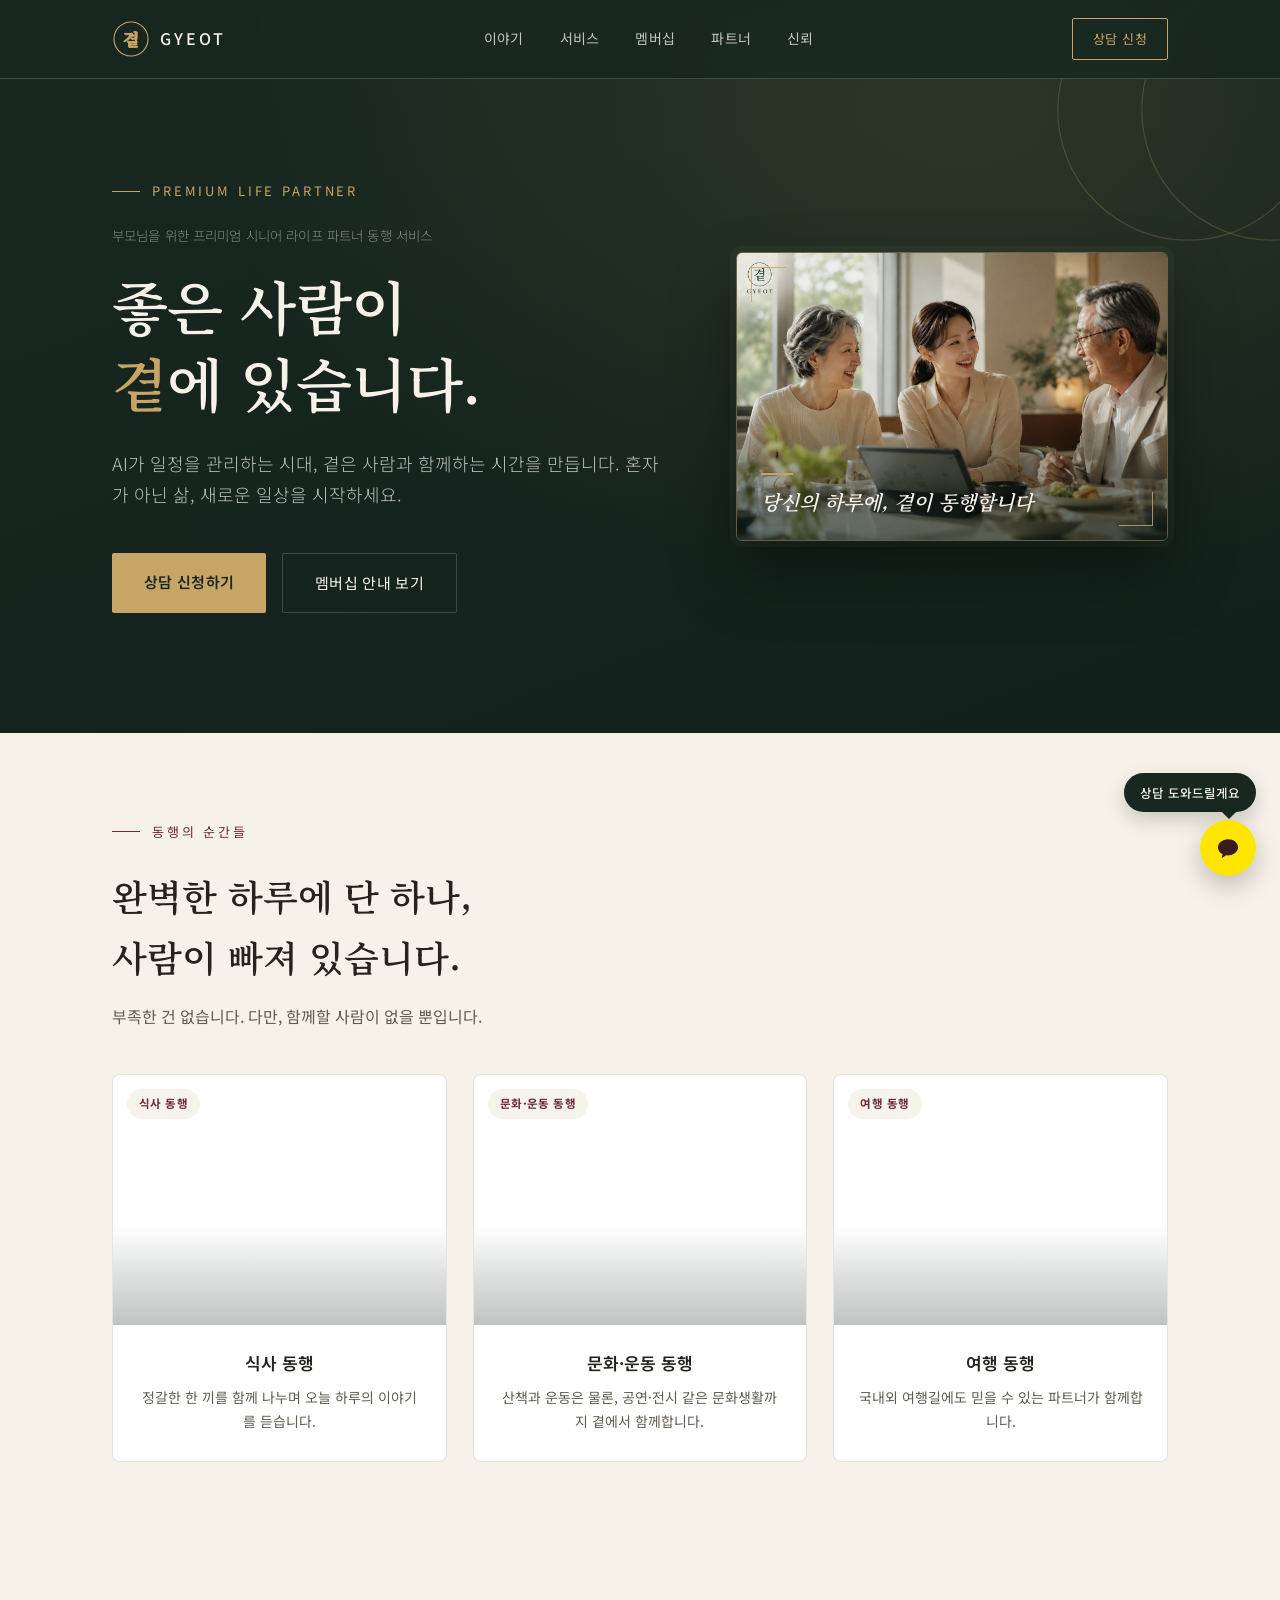
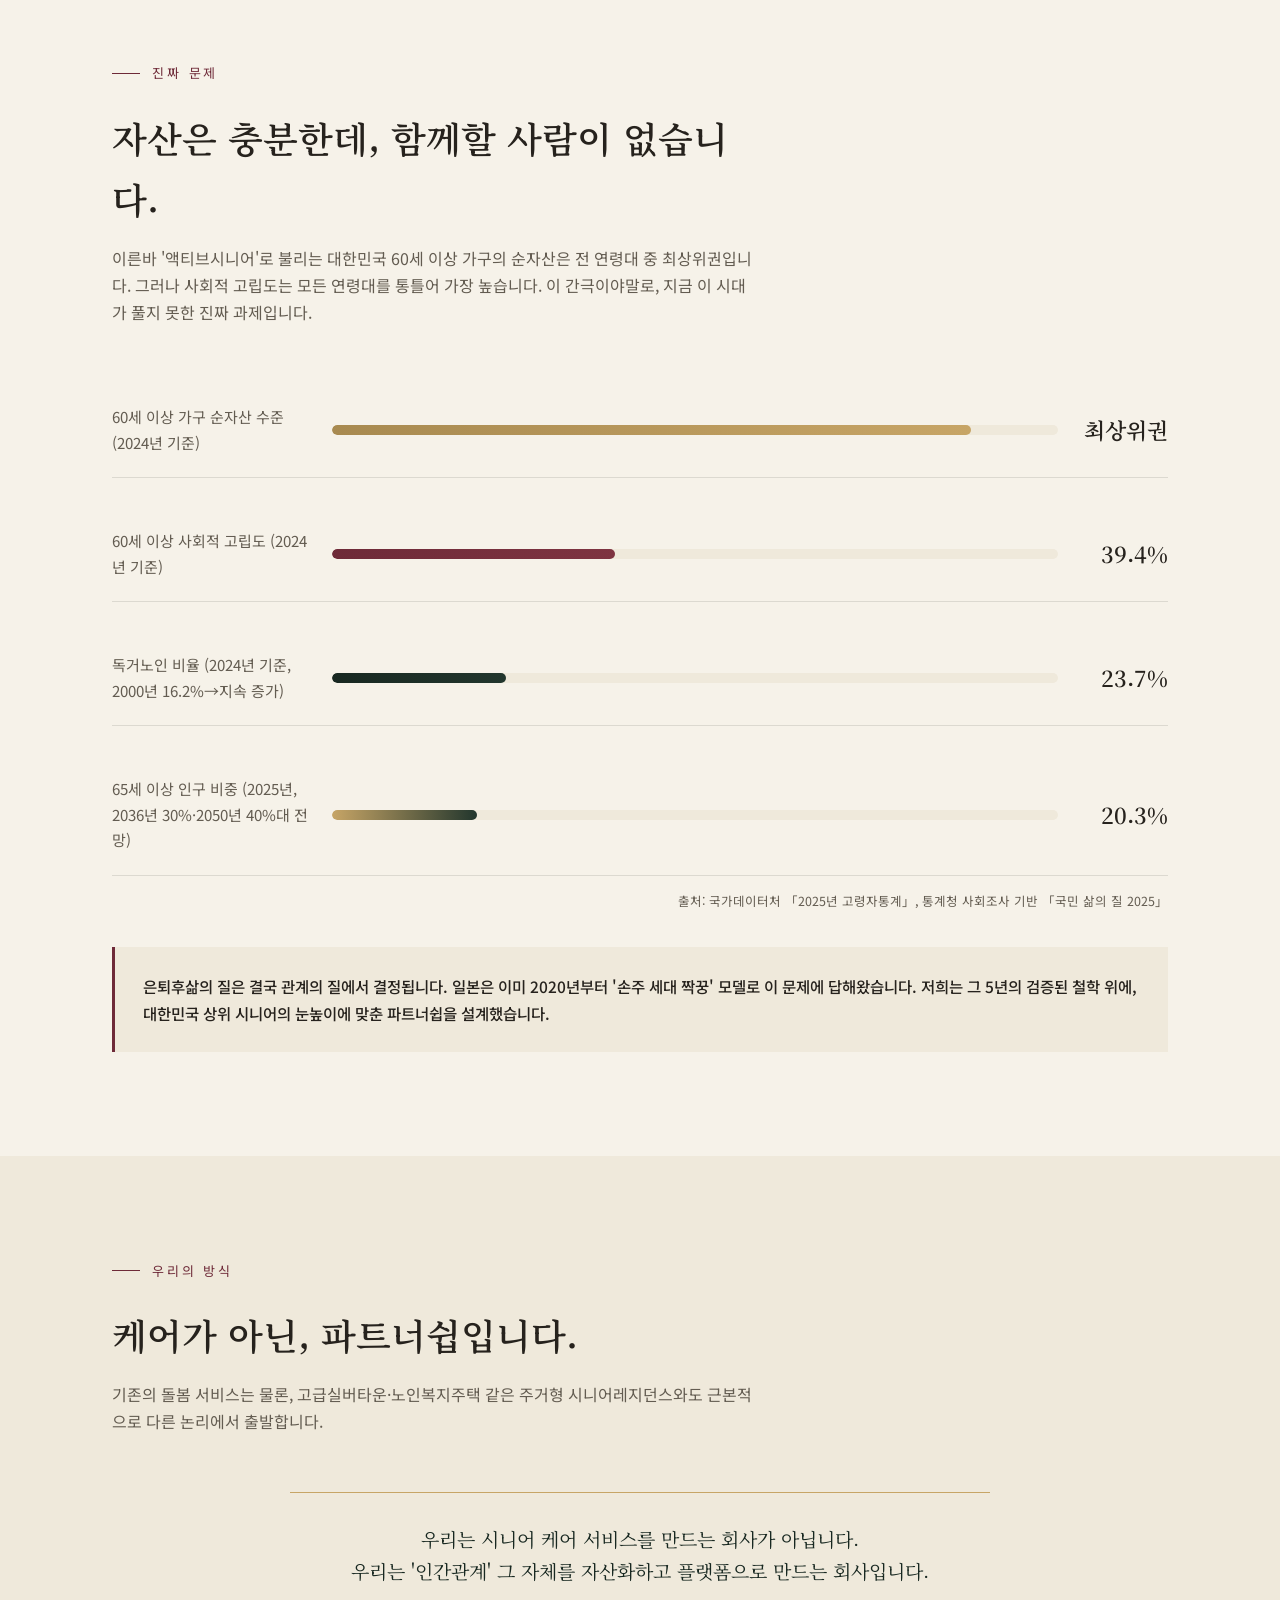
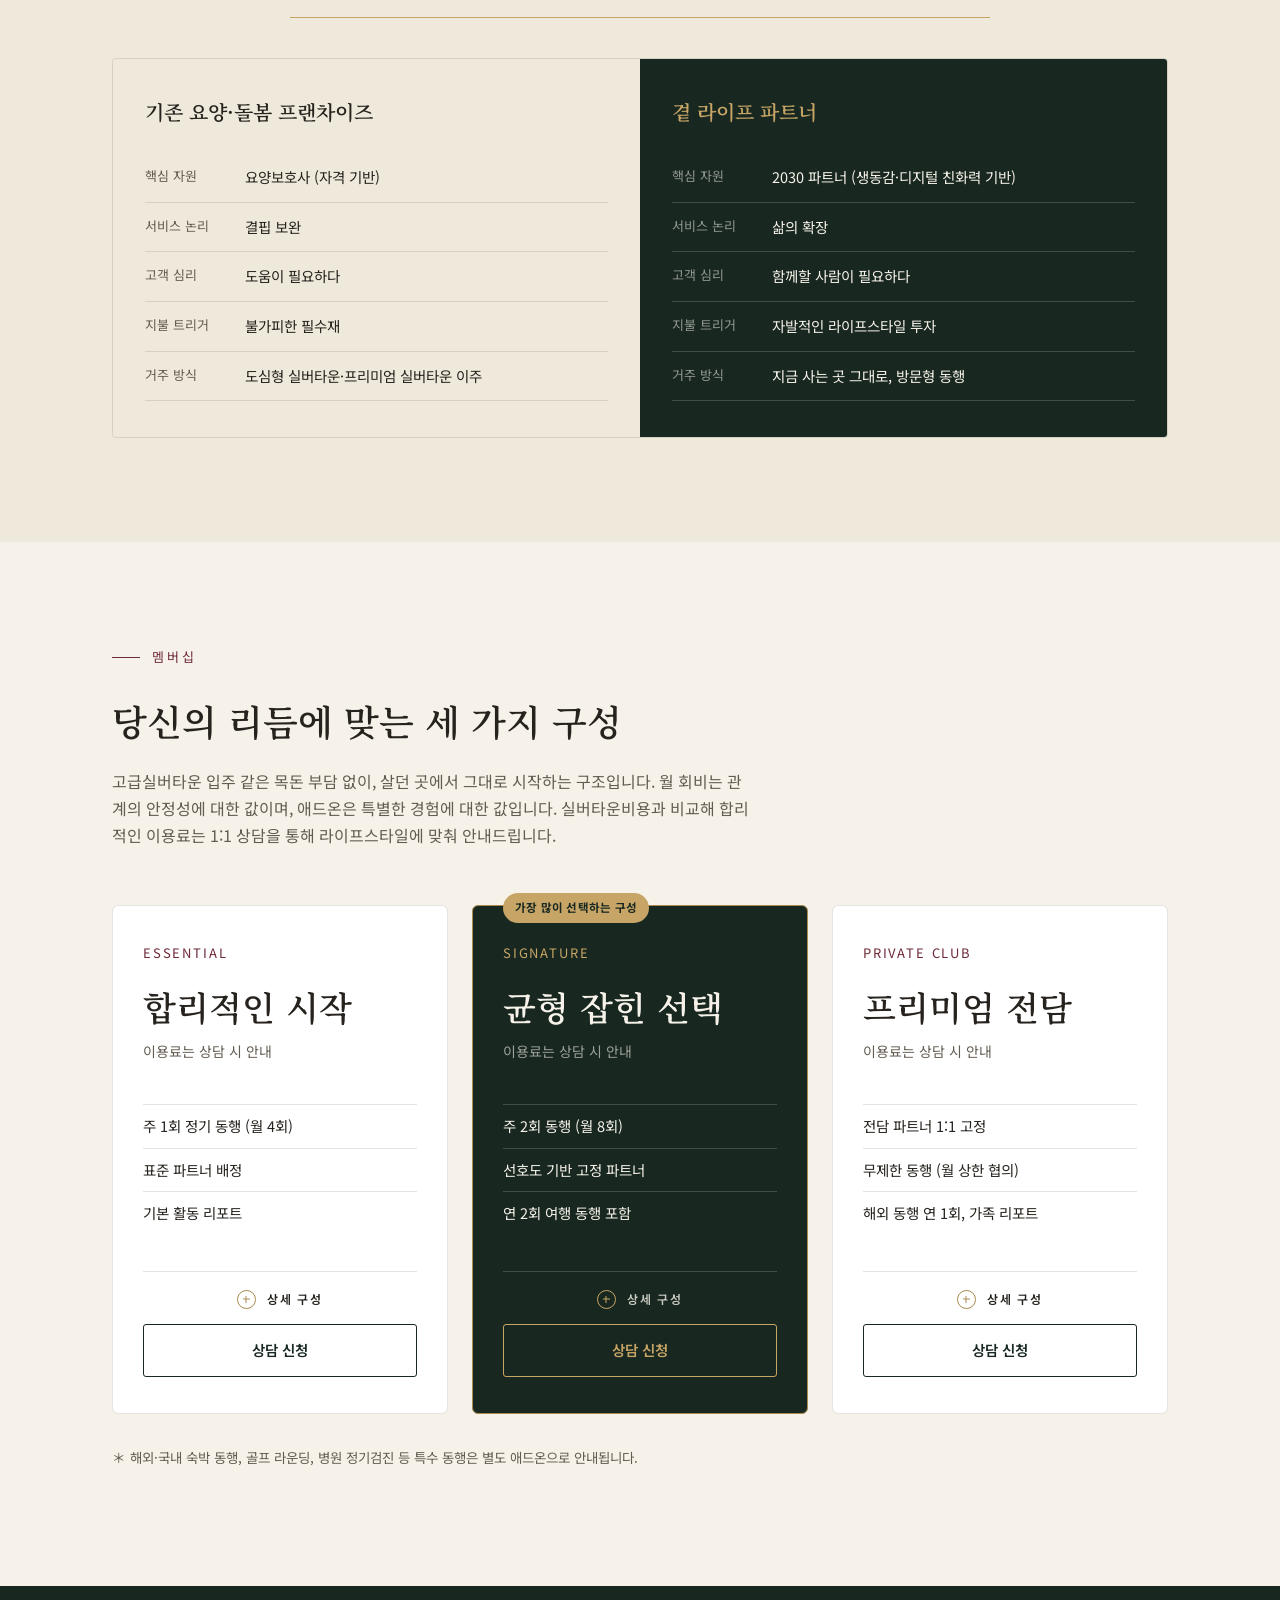
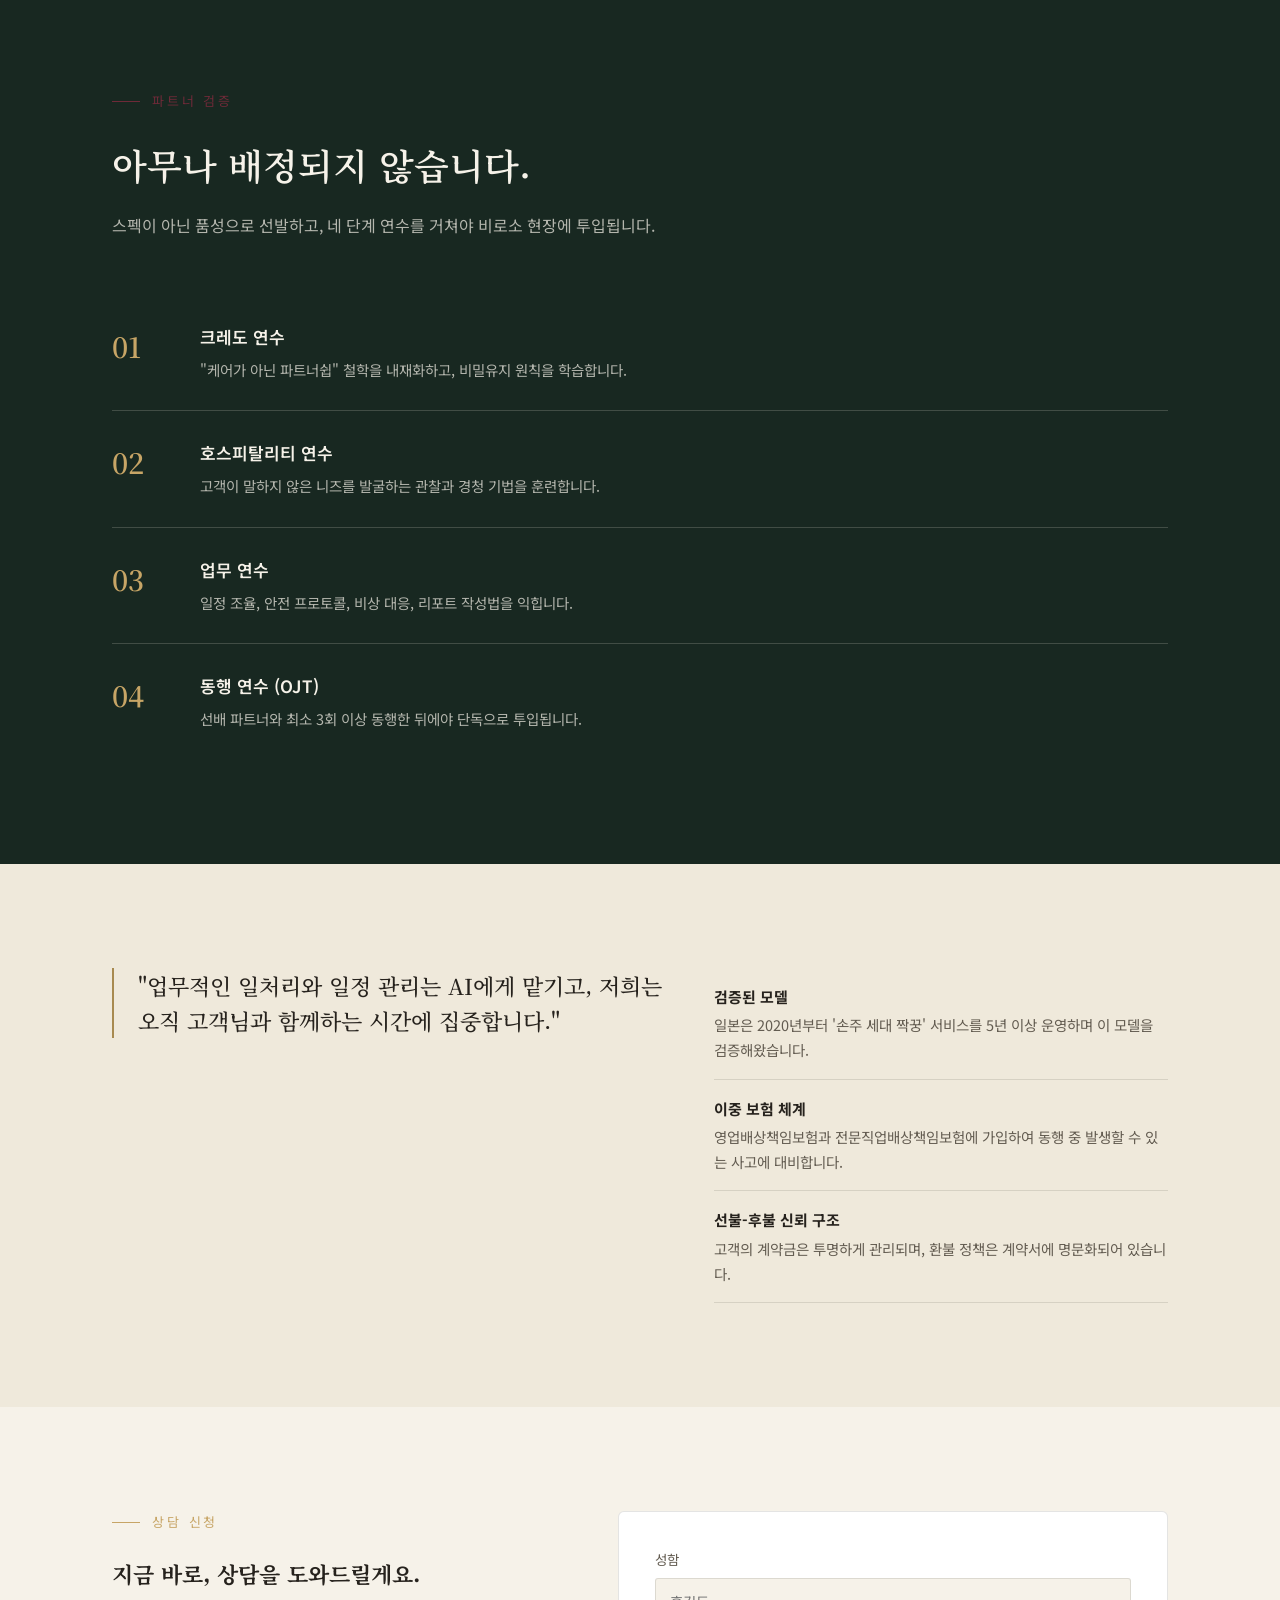
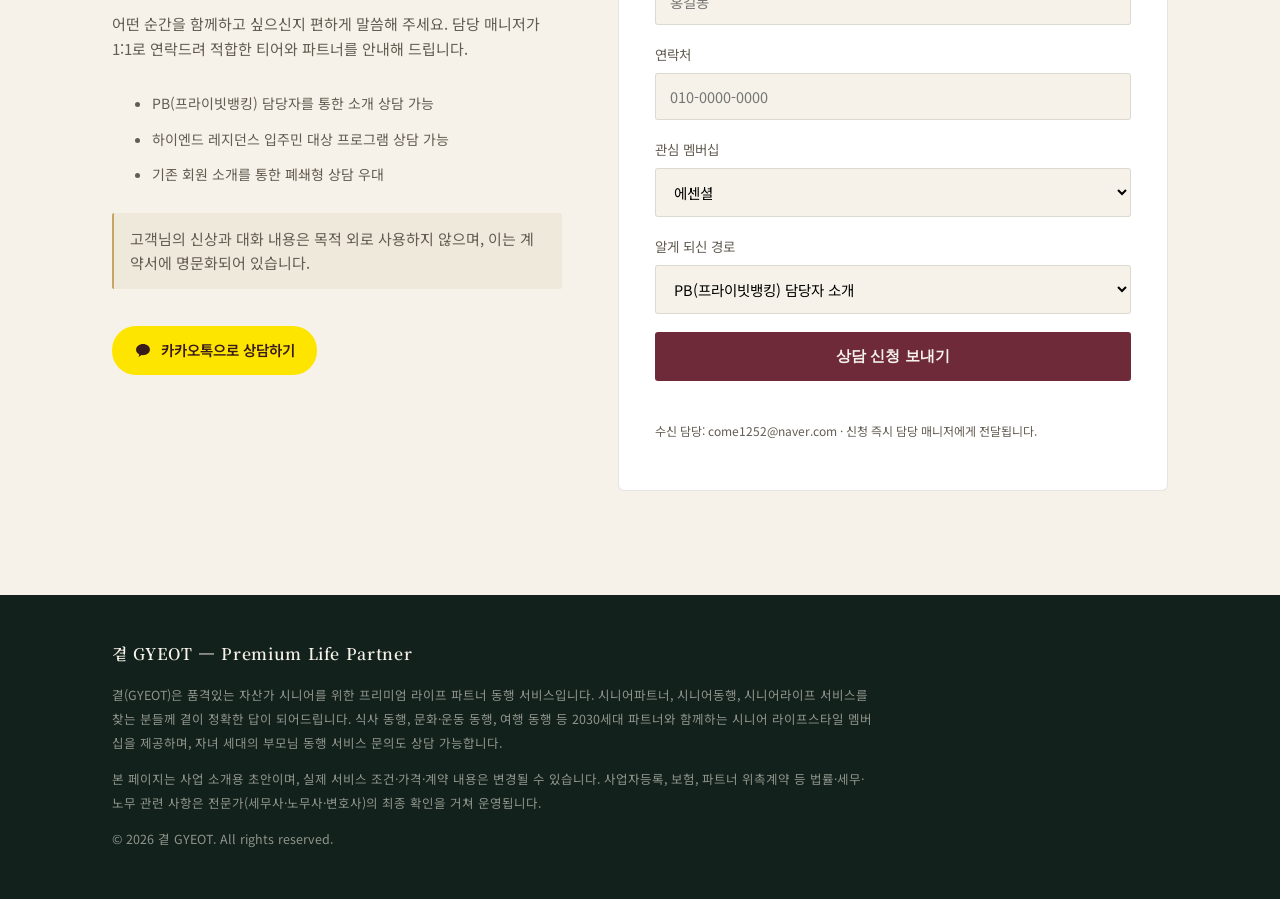
==== commit f8407f85: "SEO: 붙여쓰기 키워드(시니어파트너·시니어동행·시니어라이프) 본문에 추가 Co-Authored-By: Claude Sonnet 5 <noreply@anthropic.com>" ====
--- a/index.html
+++ b/index.html
@@ -3,9 +3,9 @@
 <head>
 <meta charset="UTF-8">
 <meta name="viewport" content="width=device-width, initial-scale=1.0">
-<title>곁 GYEOT | 품격있는 자산가 시니어를 위한 프리미엄 라이프 파트너 동행 서비스</title>
-<meta name="description" content="곁(GYEOT)은 자산과 시간은 충분하지만 함께할 사람이 없는 품격있는 자산가 시니어를 위한 프리미엄 라이프 파트너 멤버십입니다. 부모님 동행 서비스로도 상담 가능하며, 식사 동행·문화·운동 동행·여행 동행까지 2030세대 파트너가 시니어의 삶의 질을 높여드립니다.">
-<meta name="keywords" content="시니어 라이프 파트너, 시니어 동행 서비스, 부모님 동행 서비스, 액티브시니어, 고급실버타운, 프리미엄 실버타운, 실버타운비용, 도심형실버타운, 노인복지주택, 시니어레지던스, 자산가 시니어, 상위 시니어 서비스, 부모님 외로움 해소, 은퇴후삶, 곁 GYEOT">
+<title>곁 GYEOT | 시니어 동행 서비스·시니어 라이프 파트너·액티브시니어 프리미엄 멤버십</title>
+<meta name="description" content="곁(GYEOT)은 시니어 동행 서비스이자 시니어 라이프 파트너 멤버십입니다. 액티브시니어와 자산가 시니어를 위한 프리미엄 동행으로, 부모님 동행 서비스 상담도 가능합니다. 식사 동행·문화·운동 동행·여행 동행까지 2030세대 파트너가 시니어의 삶의 질을 높여드립니다.">
+<meta name="keywords" content="시니어 라이프 파트너, 시니어라이프파트너, 시니어 동행 서비스, 시니어동행, 시니어파트너, 부모님 동행 서비스, 액티브시니어, 고급실버타운, 프리미엄 실버타운, 실버타운비용, 도심형실버타운, 노인복지주택, 시니어레지던스, 자산가 시니어, 상위 시니어 서비스, 부모님 외로움 해소, 은퇴후삶, 곁 GYEOT">
 
 <meta name="theme-color" content="#182821">
 <link rel="icon" href="favicon.svg" type="image/svg+xml">
@@ -20,8 +20,8 @@
 
 <meta property="og:type" content="website">
 <meta property="og:locale" content="ko_KR">
-<meta property="og:title" content="곁 GYEOT | 품격있는 자산가 시니어를 위한 프리미엄 라이프 파트너 동행 서비스">
-<meta property="og:description" content="자산과 시간은 충분하지만 함께할 사람이 없는 품격있는 자산가 시니어를 위한 프리미엄 동행 멤버십. 부모님 동행 서비스 상담도 가능합니다. 좋은 사람이 곁에 있습니다.">
+<meta property="og:title" content="곁 GYEOT | 시니어 동행 서비스·시니어 라이프 파트너·액티브시니어 프리미엄 멤버십">
+<meta property="og:description" content="시니어 동행 서비스이자 시니어 라이프 파트너 멤버십. 액티브시니어와 자산가 시니어를 위한 프리미엄 동행, 부모님 동행 서비스 상담도 가능합니다. 좋은 사람이 곁에 있습니다.">
 <meta property="og:image" content="https://winnersyun.github.io/images/hero-dining.jpg">
 <meta property="og:url" content="https://winnersyun.github.io/">
 <meta name="twitter:card" content="summary_large_image">
@@ -32,7 +32,7 @@
   "@type": "Service",
   "serviceType": "시니어 라이프 파트너 동행 서비스",
   "name": "곁 GYEOT",
-  "description": "품격있는 자산가 시니어를 위한 프리미엄 라이프 파트너 멤버십. 부모님 동행 서비스, 식사 동행, 문화·운동 동행, 여행 동행 등 세대 파트너쉽 서비스를 제공합니다.",
+  "description": "시니어 동행 서비스이자 시니어 라이프 파트너 멤버십. 액티브시니어와 자산가 시니어를 위한 프리미엄 서비스로, 부모님 동행 서비스, 식사 동행, 문화·운동 동행, 여행 동행 등을 제공합니다.",
   "provider": {
     "@type": "Organization",
     "name": "곁 GYEOT",
@@ -439,7 +439,7 @@
 <footer>
   <div class="wrap">
     <div class="brand serif" style="font-size:16px;">곁 GYEOT — Premium Life Partner</div>
-    <p class="disclaimer">곁(GYEOT)은 품격있는 자산가 시니어를 위한 프리미엄 라이프 파트너 동행 서비스입니다. 식사 동행, 문화·운동 동행, 여행 동행 등 2030세대 파트너와 함께하는 시니어 라이프스타일 멤버십을 제공하며, 자녀 세대의 부모님 동행 서비스 문의도 상담 가능합니다.</p>
+    <p class="disclaimer">곁(GYEOT)은 품격있는 자산가 시니어를 위한 프리미엄 라이프 파트너 동행 서비스입니다. 시니어파트너, 시니어동행, 시니어라이프 서비스를 찾는 분들께 곁이 정확한 답이 되어드립니다. 식사 동행, 문화·운동 동행, 여행 동행 등 2030세대 파트너와 함께하는 시니어 라이프스타일 멤버십을 제공하며, 자녀 세대의 부모님 동행 서비스 문의도 상담 가능합니다.</p>
     <p class="disclaimer">본 페이지는 사업 소개용 초안이며, 실제 서비스 조건·가격·계약 내용은 변경될 수 있습니다. 사업자등록, 보험, 파트너 위촉계약 등 법률·세무·노무 관련 사항은 전문가(세무사·노무사·변호사)의 최종 확인을 거쳐 운영됩니다.</p>
     <p>© 2026 곁 GYEOT. All rights reserved.</p>
   </div>
